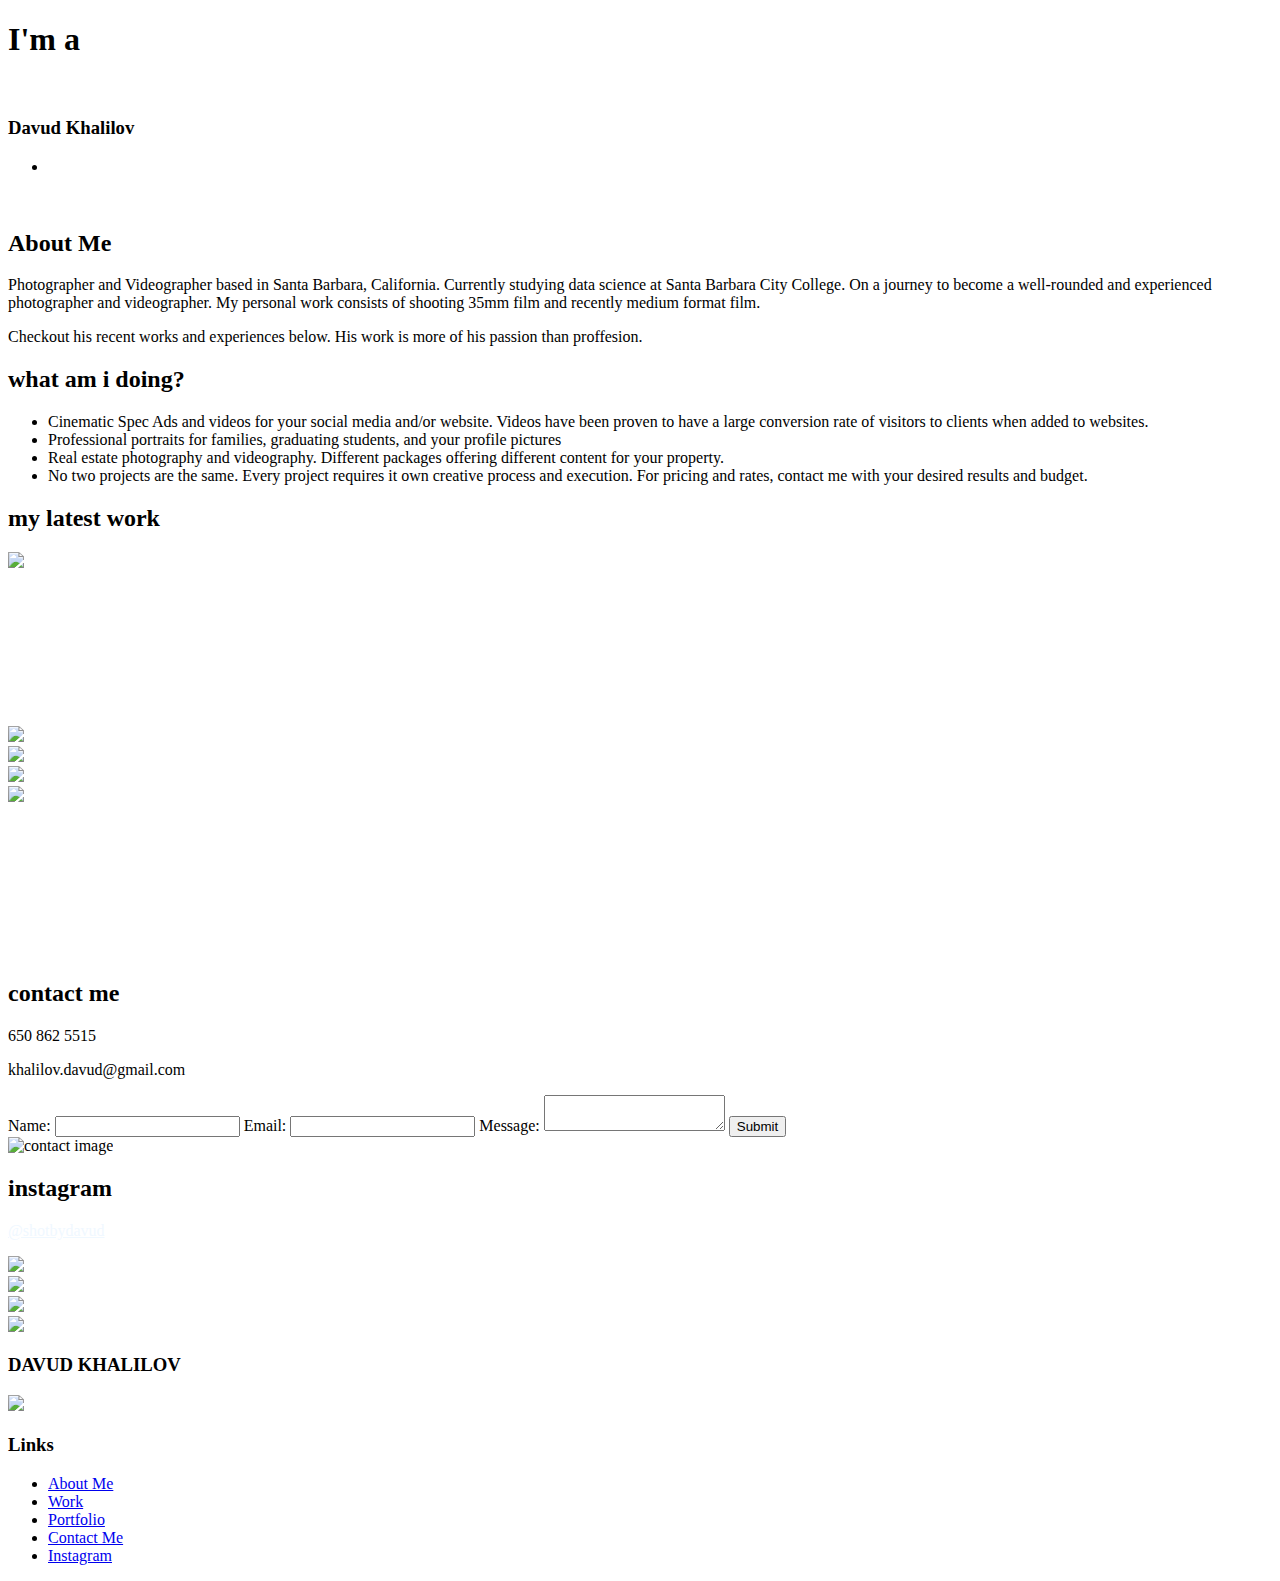
==== index.html @ 4f67be03 "video2" ====
<!DOCTYPE html>
<html lang="en">
<head>
    <meta charset="UTF-8">
    <meta http-equiv="X-UA-Compatible" content="IE=edge">
    <meta name="viewport" content="width=device-width, initial-scale=1.0">
    <title>I'm a Photographer</title>
    <!-- font awesome -->
    <link rel="stylesheet" href="https://cdnjs.cloudflare.com/ajax/libs/font-awesome/6.0.0-beta2/css/all.min.css" integrity="sha512-YWzhKL2whUzgiheMoBFwW8CKV4qpHQAEuvilg9FAn5VJUDwKZZxkJNuGM4XkWuk94WCrrwslk8yWNGmY1EduTA==" crossorigin="anonymous" referrerpolicy="no-referrer" />
    <link rel = "stylesheet" href = "style.css">
</head>
<body>
    
    <!-- header -->
    <header id = "header" class = "vh-100 flex">
        <div class = "container">
            <div class = "header-content">
                <h1>I'm a<br>
                    <span class = "typewrite" data-loop = "yes" data-speed = "100" data-delay = "2000" data-words = '["photographer", "videographer", "video editor"]'></span></br>
                </h1>
                <h3>Davud Khalilov</h3>

                <ul class = "social-links">
                    <li>
                        <a href = "https://www.instagram.com/shotbydavud/" class = "flex">
                            <i class = "fab fa-instagram"></i>
                        </a>
                    </li>
                </ul>
            </div>
        </div>
    </header>
    <main>
        <!-- about section -->
        <section id = "about" class = "about py-7">
            <div class = "container">
                <div class = "about-content grid">
                    <div class = "about-left">
                        <img src = "images/about1.jpg" alt = "">
                    </div>
                    <div class = "about-right">
                        <div class = "title">
                            <h2>About Me</h2>
                        </div>
                        <p class = "lead">Photographer and Videographer based in Santa Barbara, California. Currently studying data science at Santa Barbara City College. On a journey to become a well-rounded and experienced photographer and videographer. My personal work consists of shooting 35mm film and recently medium format film. </p>
                        <p class = "lead">Checkout his recent works and experiences below. His work is more of his passion than proffesion.</p>
                        <a href = "#work" class = "btn-down">
                            <i class = "fas fa-chevron-down"></i>
                        </a>
                    </div>
                </div>
            </div>
        </section>
        <!-- end of about section -->

        <!-- work section -->
        <section id = "work" class = "vh-100 flex py-7">
            <div class = "container">
                <div class = "work-content">
                    <div class = "title">
                        <h2>what am i doing?</h2>
                    </div>
                    <ul class = "work-top grid">
                        <li class = "lead"> Cinematic Spec Ads and videos for your social media and/or website. Videos have been proven to have a large conversion rate of visitors to clients when added to websites.</li>
                        <li class = "lead"> Professional portraits for families, graduating students, and your profile pictures</li>
                        <li class = "lead"> Real estate photography and videography. Different packages offering different content for your property.</li>
                        <li class = "lead"> No two projects are the same. Every project requires it own creative process and execution. For pricing and rates, contact me with your desired results and budget.</li>
                    </ul>
                    <a href = "#portfolio" class = "btn-down btn-down-white">
                        <i class = "fas fa-chevron-down"></i>
                    </a>
                </div>
            </div>
        </section>
        <!-- end of work section -->

        <!-- portfolio section -->
        <section id = "portfolio" class = "vh-100 py-7">
            <div class = "container">
                <div class = "portfolio-content">
                    <div class = "title">
                        <h2>my latest work</h2>
                        <a href = "#contact" class = "btn-down">
                            <i class = "fas fa-chevron-down"></i>
                        </a>
                    </div>

                    <div class = "portfolio-grid grid">
                        <div><img src = "images/waves.jpg"></div>
                        <div>
                            <!-- <video controls autoplay muted loop>
                                <source src="videos/mooseCoachEdit.mp4">
                             </video> -->
                             <iframe src="https://www.youtube.com/embed/hMw9BMOcsX4?vq=hd1080&autoplay=1&mute=1&loop=1&rel=0&playlist=hMw9BMOcsX4" frameborder="0" allowfullscreen></iframe>
                        </div>
                        <div><img src = "images/redcar.jpg"></div>
                        <div><img src = "images/portrait1.jpg"></div>
                        <div><img src = "images/surf.jpg"></div>
                        <div><img src = "images/kieran.jpg"></div>
                        <div>
                            <!-- <video controls autoplay muted loop>
                                <source src="videos/dtd.mp4">
                             </video> -->
                             <iframe aria-hidden="true" 
                                src="https://www.youtube.com/embed/tXm96VD898s?vq=hd1080&version=3&autoplay=1&mute=1&loop=1&rel=0&fs=0&showinfo=0&modestbranding=0"
                                frameborder="0"
                                allowfullscreen>
                            </iframe>
                        </div>
                    </div>
                </div>
            </div>
        </section>
        <!-- end of portfolio section -->

        <!-- contact section -->
        <section id = "contact" class = "py-7">
            <div class = "container">
                <div class = "contact-content flex">
                    <div class = "contact-left">
                        <div class="title">
                            <h2>contact me</h2>
                        </div>
                        <p class = "lead"><i class = "fas fa-phone-alt"></i> 650 862 5515</p>
                        <p class = "lead"><i class = "fas fa-envelope"></i> khalilov.davud@gmail.com</p>
                        <form action="https://formsubmit.co/https://formsubmit.co/khalilov.davud@gmail.com" method="POST">
                            <label for="name">Name:</label>
                            <input type="text" class = "form-control" id="name" name="name" required>
                            <label for="email">Email:</label>
                            <input type="email" class = "form-control" id="email" name="email" required>
                            <label for="message">Message:</label>
                            <textarea id="message" class = "form-control" name="message" required></textarea>
                            <input type="submit" class = "btn-submit btn" value = "Submit">
                        </form>
                        <div id="thank-you" style="display: none;">
                            <h3>Thank you for your submission!</h3>
                            <!-- Add any additional content or instructions here -->
                        </div>
                    </div>
                    <script>
                        // Add an event listener to the form submission
                        document.querySelector('form').addEventListener('submit', function(event) {
                            event.preventDefault(); // Prevent the default form submission behavior
                
                            // Hide the form
                            document.querySelector('form').style.display = 'none';
                
                            // Show the thank you message
                            document.getElementById('thank-you').style.display = 'block';
                        });
                    </script>

                    <div class = "contact-right">
                        <img src = "images/about.jpg" alt = "contact image">
                    </div>
                </div>
            </div>
        </section>
        <!-- end of contact section -->

        <!-- instagram section -->
        <section id = "insta" class = "py-7">
            <div class = "container">
                <div class = "insta-content">
                    <div class = "title">
                        <h2>instagram</h2>
                        <p ><a style="color: aliceblue;" href = "https://www.instagram.com/shotbydavud/">@shotbydavud</a></p>
                        <a href = "#footer" class = "btn-down btn-down-white">
                            <i class = "fas fa-chevron-down"></i>
                        </a>
                    </div>
                    <div class = "insta-grid grid">
                        <div><img src = "images/mission.jpg"></div>
                        <div><img src = "images/van.jpg"></div>
                        <div><img src = "images/tanner.jpg"></div>
                        <div><img src = "images/fer.jpg"></div>
                    </div>
                </div>
            </div>
        </section>
        <!-- end of instagram section -->
    </main>
    <!-- footer -->
    <footer id = "footer" class = "py-7">
        <div class = "container">
            <div class = "footer-content">
                <div>
                    <h3>DAVUD KHALILOV</h3>
                    <div><img src = "images/about1.jpg"></div>
                </div>

                <div>
                    <h3>Links</h3>
                    <ul class = "flex">
                        <li><a href = "#about">About Me</a></li>
                        <li><a href = "#work">Work</a></li>
                        <li><a href = "#portfolio">Portfolio</a></li>
                        <li><a href = "#contact">Contact Me</a></li>
                        <li><a href = "https://www.instagram.com/shotbydavud/">Instagram</a></li>
                    </ul>
                </div>
            </div>
        </div>
    </footer>
    <!-- end of footer -->


    <!-- typewriting js -->
    <script src = "typewriting-master/typewriting.js"></script>
</body>
</html>
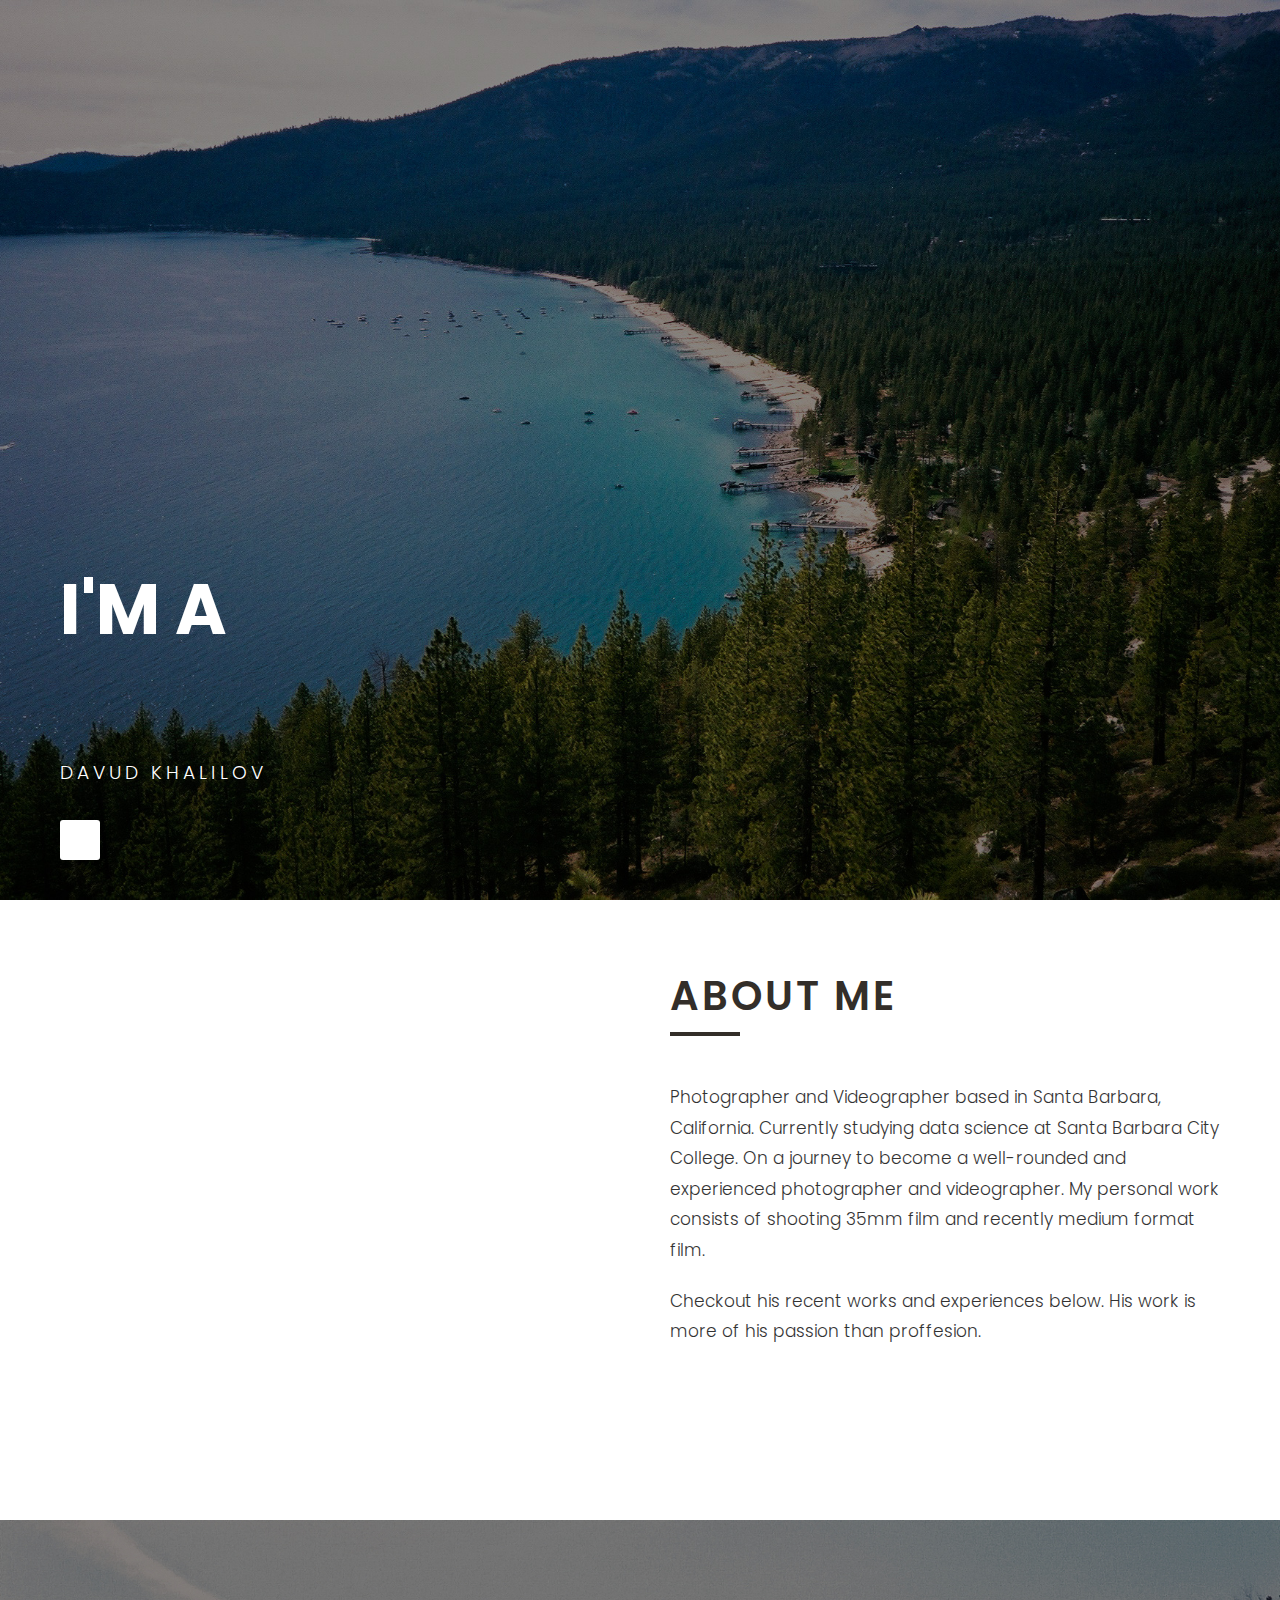
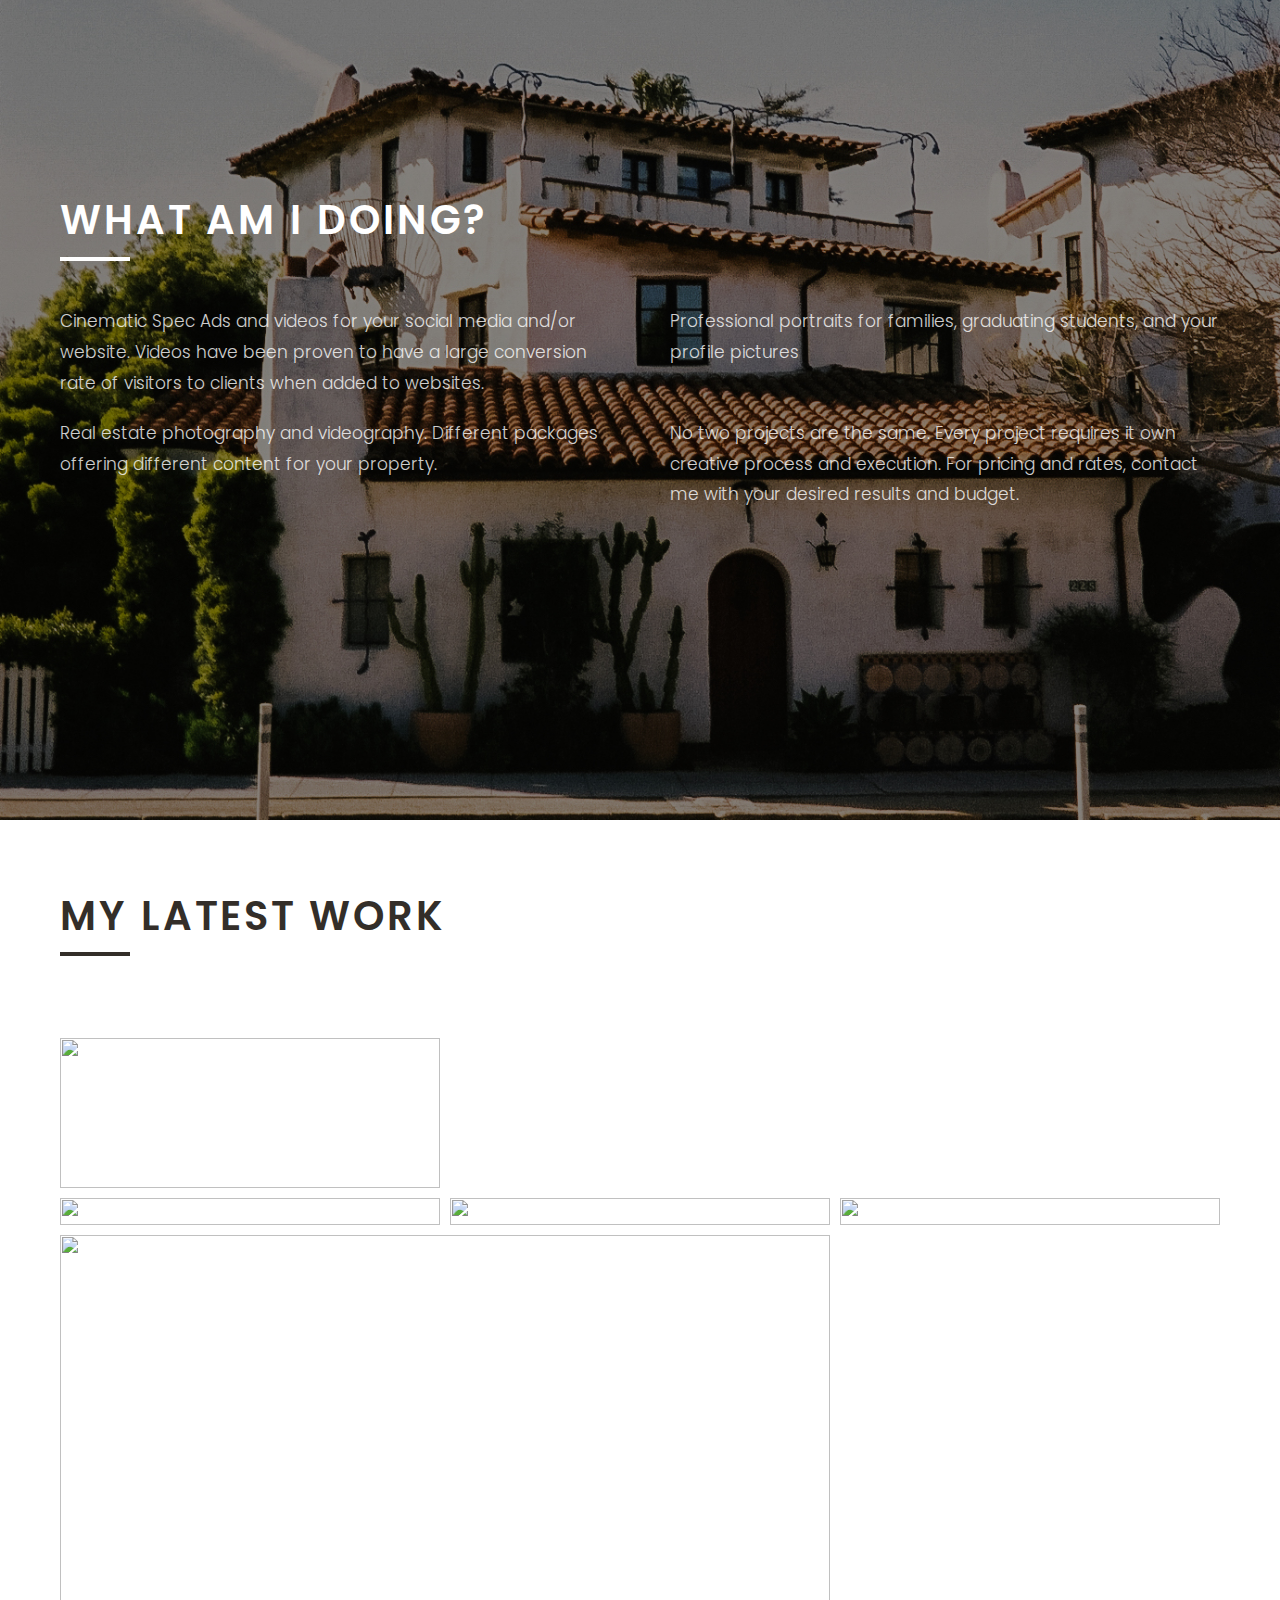
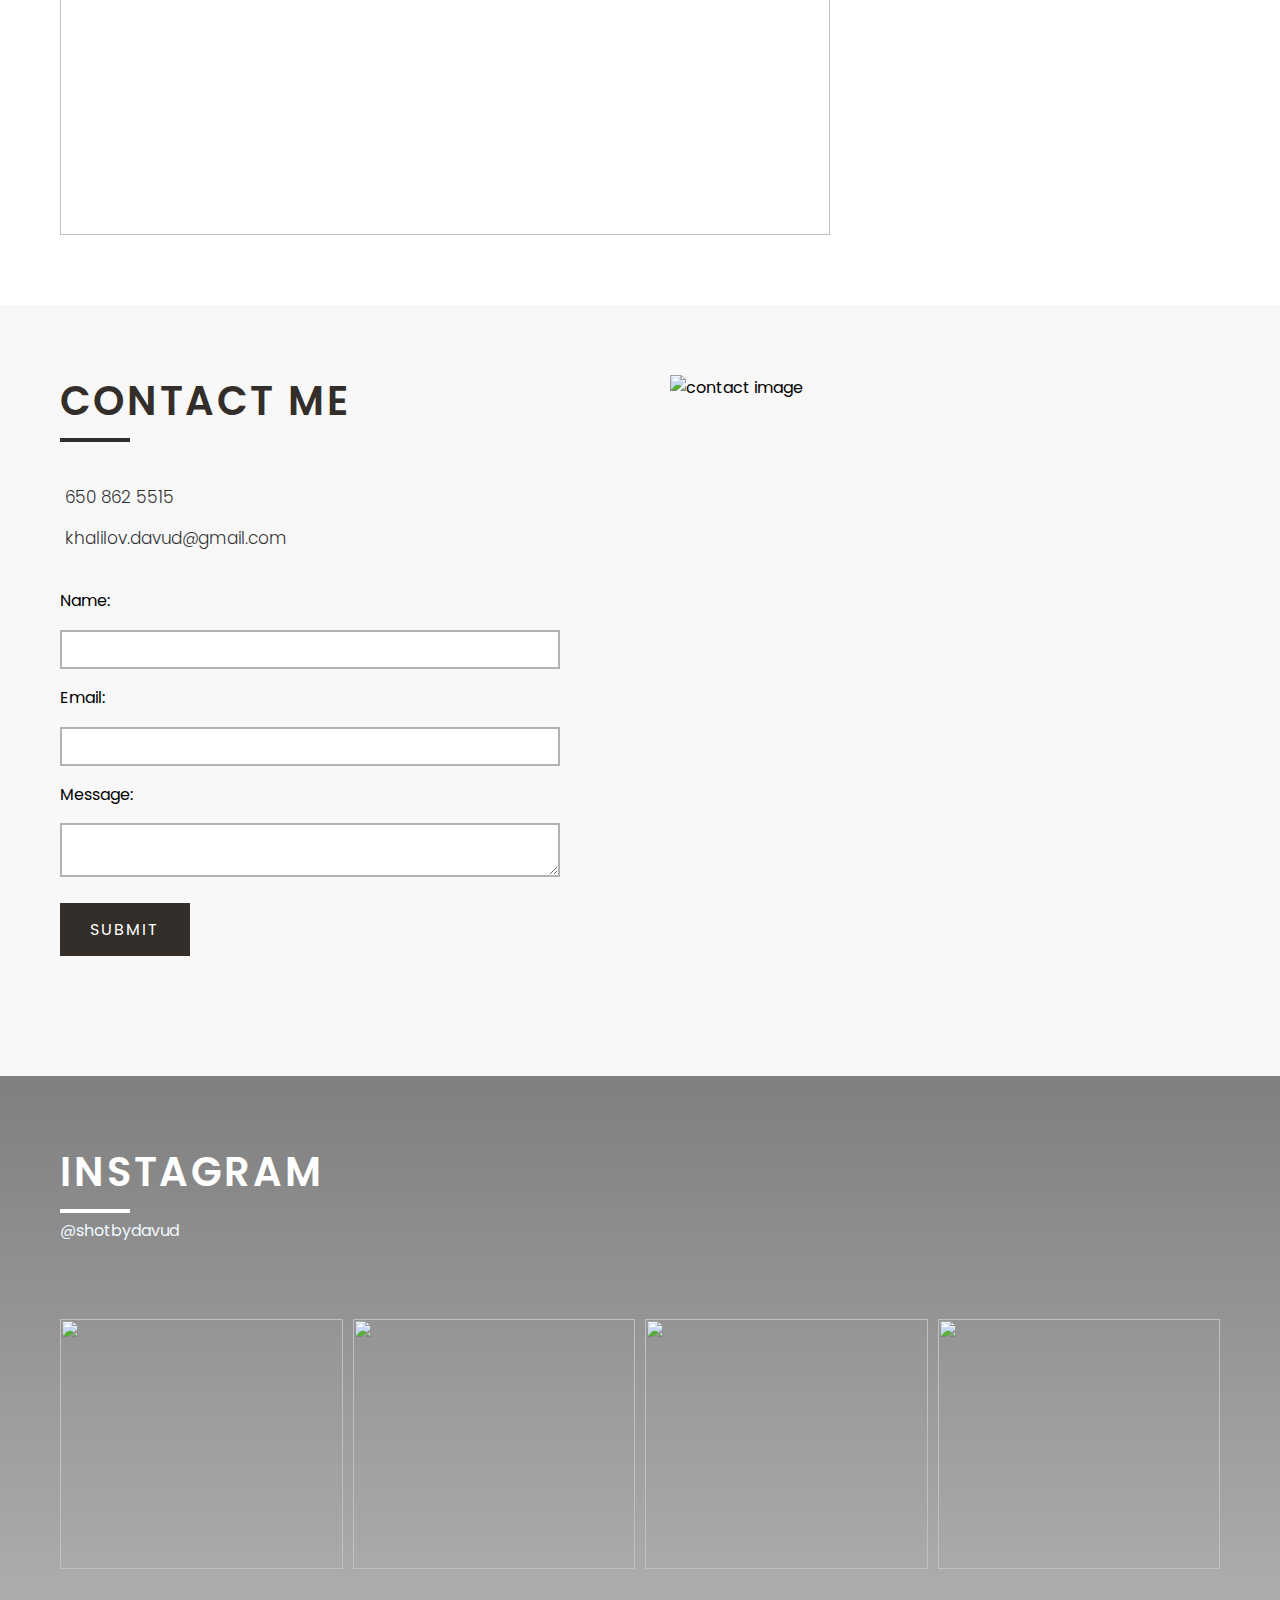
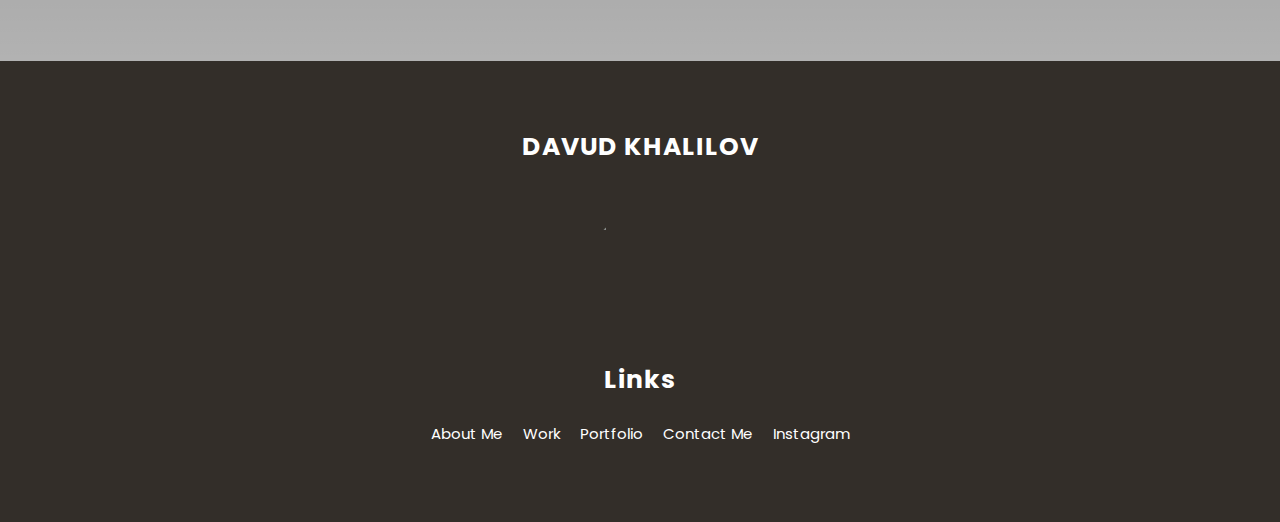
==== commit 1eefb275: "contact test" ====
--- a/index.html
+++ b/index.html
@@ -4,7 +4,7 @@
     <meta charset="UTF-8">
     <meta http-equiv="X-UA-Compatible" content="IE=edge">
     <meta name="viewport" content="width=device-width, initial-scale=1.0">
-    <title>I'm a Photographer</title>
+    <title>Davud Khalilov</title>
     <!-- font awesome -->
     <link rel="stylesheet" href="https://cdnjs.cloudflare.com/ajax/libs/font-awesome/6.0.0-beta2/css/all.min.css" integrity="sha512-YWzhKL2whUzgiheMoBFwW8CKV4qpHQAEuvilg9FAn5VJUDwKZZxkJNuGM4XkWuk94WCrrwslk8yWNGmY1EduTA==" crossorigin="anonymous" referrerpolicy="no-referrer" />
     <link rel = "stylesheet" href = "style.css">
@@ -87,22 +87,16 @@
 
                     <div class = "portfolio-grid grid">
                         <div><img src = "images/waves.jpg"></div>
-                        <div>
-                            <!-- <video controls autoplay muted loop>
-                                <source src="videos/mooseCoachEdit.mp4">
-                             </video> -->
-                             <iframe src="https://www.youtube.com/embed/hMw9BMOcsX4?vq=hd1080&autoplay=1&mute=1&loop=1&rel=0&playlist=hMw9BMOcsX4" frameborder="0" allowfullscreen></iframe>
+                        <div class = "video1">
+                             <iframe src="https://www.youtube.com/embed/hMw9BMOcsX4?vq=hd1080&autoplay=1&modestbranding=1&controls=1&mute=1&loop=1&rel=0&showinfo=0&playlist=hMw9BMOcsX4" width = "100%" height="100%" frameborder="0" allowfullscreen></iframe>
                         </div>
                         <div><img src = "images/redcar.jpg"></div>
                         <div><img src = "images/portrait1.jpg"></div>
                         <div><img src = "images/surf.jpg"></div>
                         <div><img src = "images/kieran.jpg"></div>
-                        <div>
-                            <!-- <video controls autoplay muted loop>
-                                <source src="videos/dtd.mp4">
-                             </video> -->
-                             <iframe aria-hidden="true" 
-                                src="https://www.youtube.com/embed/tXm96VD898s?vq=hd1080&version=3&autoplay=1&mute=1&loop=1&rel=0&fs=0&showinfo=0&modestbranding=0"
+                        <div class = "video2">
+                             <iframe aria-hidden="true" width = "100%" height="100%" 
+                                src="https://www.youtube.com/embed/muY3jkd4PpA?vq=hd1080&version=3&autoplay=1&mute=1&loop=1&rel=0&fs=0&showinfo=0&modestbranding=0"
                                 frameborder="0"
                                 allowfullscreen>
                             </iframe>
@@ -123,7 +117,7 @@
                         </div>
                         <p class = "lead"><i class = "fas fa-phone-alt"></i> 650 862 5515</p>
                         <p class = "lead"><i class = "fas fa-envelope"></i> khalilov.davud@gmail.com</p>
-                        <form action="https://formsubmit.co/https://formsubmit.co/khalilov.davud@gmail.com" method="POST">
+                        <form action="https://formsubmit.co/khalilov.davud@gmail.com" method="POST">
                             <label for="name">Name:</label>
                             <input type="text" class = "form-control" id="name" name="name" required>
                             <label for="email">Email:</label>
@@ -137,7 +131,7 @@
                             <!-- Add any additional content or instructions here -->
                         </div>
                     </div>
-                    <script>
+                    <!-- <script>
                         // Add an event listener to the form submission
                         document.querySelector('form').addEventListener('submit', function(event) {
                             event.preventDefault(); // Prevent the default form submission behavior
@@ -148,7 +142,7 @@
                             // Show the thank you message
                             document.getElementById('thank-you').style.display = 'block';
                         });
-                    </script>
+                    </script> -->
 
                     <div class = "contact-right">
                         <img src = "images/about.jpg" alt = "contact image">
--- a/style.css
+++ b/style.css
@@ -0,0 +1,445 @@
+@import url('https://fonts.googleapis.com/css2?family=Poppins:wght@300;400;500;600;700&display=swap');
+
+:root{
+    --transition: all 300ms ease-in-out;
+    --dark-color: #332e29;
+    --light-color: #fff;
+}
+
+*{
+    box-sizing: border-box;
+    padding: 0;
+    margin: 0;
+    outline: 0;
+}
+html{
+    font-size: 10px;
+    scroll-behavior: smooth;
+}
+body{
+    font-size: 1.6rem;
+    font-family: 'Poppins', sans-serif;
+    line-height: 1.6;
+}
+
+button, .btn{
+    cursor: pointer;
+    border: none;
+    background: transparent;
+}
+ul{
+    list-style-type: none;
+}
+a{
+    text-decoration: none;
+    color: var(--dark-color);
+}
+img{
+    width: 100%;
+    display: block;
+}
+video{
+    width: 100%;
+    display: block;
+}
+iframe{
+    width: 100%;
+    display: block;
+}
+.container{
+    max-width: 1200px;
+    margin: 0 auto;
+    padding: 0 2rem;
+}
+.vh-100{
+    min-height: 100vh;
+}
+h1, h2, h3{
+    margin-top: 0;
+    line-height: 1.3;
+    margin-bottom: 2rem;
+    color: var(--dark-color);
+}
+.flex{
+    display: flex;
+    align-items: center;
+    justify-content: center;
+}
+.py-7{
+    padding: 7rem 0;
+}
+.grid{
+    display: grid;
+    grid-template-columns: repeat(1, 1fr);
+    gap: 1rem;
+}
+.lead{
+    opacity: 0.8;
+    padding: 1rem 0;
+    font-size: 1.7rem;
+    font-weight: 300;
+    line-height: 1.8;
+}
+
+/* header */
+#header{
+    background-image: url('images/lake2.jpg');
+    background-position: center;
+    background-size: cover;
+    margin-left: 0;
+    justify-content: flex-start;
+    align-items: flex-end;
+}
+#header .container{
+    width: 100%;
+}
+.header-content{
+    padding-bottom: 4rem;
+}
+.header-content h1{
+    font-size: 4.5rem;
+    margin-bottom: 0;
+    text-transform: uppercase;
+    color: var(--light-color);
+}
+.header-content h3{
+    color: var(--light-color);
+    font-weight: 300;
+    letter-spacing: 4px;
+    text-transform: uppercase;
+    margin-top: 1.5rem;
+}
+.social-links{
+    display: flex;
+    margin-top: 3.5rem;
+}
+.social-links li a{
+    width: 40px;
+    height: 40px;
+    background-color: var(--light-color);
+    margin-right: 1rem;
+    border-radius: .3rem;
+    box-shadow: 0 0 6px 5px rgba(0, 0, 0, 0.2);
+    transition: var(--transition);
+}
+.social-links li a:hover{
+    opacity: 0.9;
+}
+
+/* about */
+.about-left{
+    margin-bottom: 4rem;
+    height: 480px;
+    overflow: hidden;
+}
+/* button down and title -reusable */
+.btn-down{
+    font-size: 3rem;
+    display: inline-block;
+    margin-top: 1rem;
+    transition: var(--transition);
+}
+.btn-down:hover{
+    opacity: 0.8;
+    transform: translateY(5px);
+}
+.btn-down-white{
+    color: var(--light-color);
+}
+.title{
+    margin-bottom: 5rem;
+}
+.title h2{
+    text-transform: uppercase;
+    letter-spacing: 3px;
+    font-weight: 600;
+    position: relative;
+}
+.title h2::after{
+    position: absolute;
+    content: "";
+    top: 120%;
+    left: 0;
+    width: 70px;
+    height: 4px;
+    background-color: var(--dark-color);
+}
+
+/* work */
+#work{
+    background-image: url('images/mission2.jpg') ;
+    background-position: center;
+    background-size: cover;
+    color: var(--light-color);
+}
+#work .title h2, #work h3{
+    color: var(--light-color);
+}
+#work .title h2::after{
+    background: var(--light-color);
+}
+.work-bottom{
+    margin-top: 4rem;
+    text-align: center;
+}
+.work-bottom > div .icon img{
+    width: 200px;
+    margin: 0 auto 1.7rem auto;
+}
+.work-bottom > div .icon video{
+    width: 200px;
+    margin: 0 auto 1.7rem auto;
+}
+/* portfolio */
+.portfolio-grid > div{
+    transition: var(--transition);
+}
+/* .portfolio-grid > div:hover{
+    transform: scale(0.9);
+} */
+
+/* contact */
+#contact{
+    background-color: rgb(248, 248, 248);
+}
+.contact-content{
+    flex-direction: column;
+    align-items: stretch;
+}
+.contact-left{
+    margin-bottom: 5rem;
+}
+.contact-left .lead{
+    padding: 0.5rem;
+}
+.contact-left form{
+    margin-top: 3rem;
+}
+.contact-left form .form-control{
+    display: block;
+    margin: 1.6rem 0;
+    border: 2px solid rgba(0, 0, 0, 0.3);
+    padding: 1rem;
+    width: 100%;
+}
+.contact-left form .form-control1{
+    display: block;
+    margin: 1.6rem 0;
+    border: 2px solid rgba(0, 0, 0, 0.3);
+    padding: 1rem;
+    width: 100%;
+}
+.contact-left form .form-control::placeholder{
+    font-size: 15px;
+    font-family: 'Poppins', sans-serif;
+}
+.contact-left form .form-control1::placeholder{
+    font-size: 15px;
+    font-family: 'Poppins', sans-serif;
+}
+.contact-left .btn-submit{
+    padding: 1.4rem 3rem;
+    font-family: 'Poppins', sans-serif;
+    background-color: var(--dark-color);
+    color: var(--light-color);
+    margin-top: 1rem;
+    text-transform: uppercase;
+    letter-spacing: 2px;
+    font-size: 1.6rem;
+    transition: var(--transition);
+}
+.contact-left .btn-submit:hover{
+    background-color: #000;
+}
+
+#insta{
+    background: linear-gradient(rgba(0, 0, 0, 0.5), rgba(0, 0, 0, 0.3)), url('images/boats.jpg') center/cover no-repeat fixed;
+    min-height: 65vh;
+}
+#insta .title h2{
+    color: var(--light-color);
+}
+#insta .title h2::after{
+    background-color: var(--light-color);
+}
+.insta-grid > div{
+    height: 400px;
+    overflow: hidden;
+    transition: var(--transition);
+}
+.insta-grid > div img{
+    height: 100%;
+    object-fit: cover;
+}
+.insta-grid > div:hover{
+    transform: scale(0.9);
+}
+
+/* footer */
+#footer{
+    background-color: var(--dark-color);
+    color: var(--light-color);
+}
+.footer-content{
+    text-align: center;
+}
+.footer-content h3{
+    color: var(--light-color);
+    font-size: 2.5rem;
+    letter-spacing: 1px;
+}
+.footer-content ul{
+    flex-direction: column;
+}
+.footer-content ul li a{
+    color: var(--light-color);
+    font-size: 1.5rem;
+    transition: var(--transition);
+}
+.footer-content ul li a:hover{
+    opacity: 0.7;
+}
+.footer-content ul li{
+    margin: .5rem 1rem;
+}
+.footer-content > div:first-child{
+    margin-bottom: 3rem;
+}
+.footer-content > div:first-child div{
+    width: 100px;
+    height: 100px;
+    overflow: hidden;
+    margin: 5rem auto;
+    border-radius: 50%;
+}
+
+/* Media Queries */
+@media (max-width: 700px) {
+    #header {
+        background-image: url('images/lake2.jpg');
+        background-position: center;
+        background-size: cover;
+    }
+    .header-content h1{
+        font-size: 40px;
+    }
+    #work{
+        background-image: url('images/mission2.jpg') ;
+        background-position: center;
+        background-size: cover;
+    }
+}
+
+@media(min-width: 300px){
+    .work-bottom{
+        grid-template-columns: repeat(2, 1fr);
+        column-gap: 3rem;
+        row-gap: 0;
+    }
+    .portfolio-grid > div img{
+        height: 100%;
+        object-fit: cover;
+    }
+    .portfolio-grid > div video{
+        height: 100%;
+        object-fit: cover;
+    }
+    .portfolio-grid > div iframe{
+        height: 600px;
+        object-fit: cover;
+    }
+}
+@media(min-width: 576px){
+    .title h2{
+        font-size: 4rem;
+    }
+    .work-bottom{
+        grid-template-columns: repeat(4, 1fr);
+    }
+    .portfolio-grid{
+        grid-template-columns: repeat(2, 1fr);
+    }
+    .portfolio-grid > div{
+        height: 100%;
+        overflow: hidden;
+    }
+    .portfolio-grid > div img{
+        height: 100%;
+        object-fit: cover;
+    }
+    .portfolio-grid > div video{
+        height: 100%;
+        object-fit: cover;
+    }
+    .portfolio-grid > .video1 iframe{
+        height: 100%;
+        object-fit: cover;
+    }
+    .portfolio-grid > .video2 iframe{
+        height: 600px;
+        object-fit: cover;
+    }
+    .contact-left form .form-control{
+        max-width: 500px;
+    }
+    .contact-left form .form-control1{
+        max-width: 500px;
+        height: 200px;
+    }
+    .footer-content ul{
+        flex-direction: row;
+    }
+
+}
+
+@media(min-width: 768px){
+    .header-content h1{
+        font-size: 7rem;
+    }
+    .about-content, .work-top{
+        grid-template-columns: repeat(2, 1fr);
+        column-gap: 6rem;
+        row-gap: 0;
+    }
+    .about-left{
+        margin-bottom: 0;
+    }
+    .contact-content{
+        flex-direction: row;
+    }
+    .contact-right{
+        padding-left: 3rem;
+        width: 50%;
+    }
+    .contact-left{
+        width: 50%;
+    }
+    .insta-grid{
+        grid-template-columns: repeat(2, 1fr);
+    }
+}
+
+@media(min-width: 992px){
+    .insta-grid{
+        grid-template-columns: repeat(4, 1fr);
+    }
+    .insta-grid > div{
+        height: 250px;
+    }
+}
+
+@media(min-width: 1200px){
+    .portfolio-grid{
+        grid-template-columns: repeat(3, 1fr);
+    }
+    .portfolio-grid > div:nth-child(2){
+        grid-column: 2 / 4;
+    }
+    .portfolio-grid > div:nth-child(6){
+        grid-column: 1 / 3;
+    }
+    .portfolio-grid > div iframe{
+        height: 100%;
+        object-fit: cover;
+    }
+}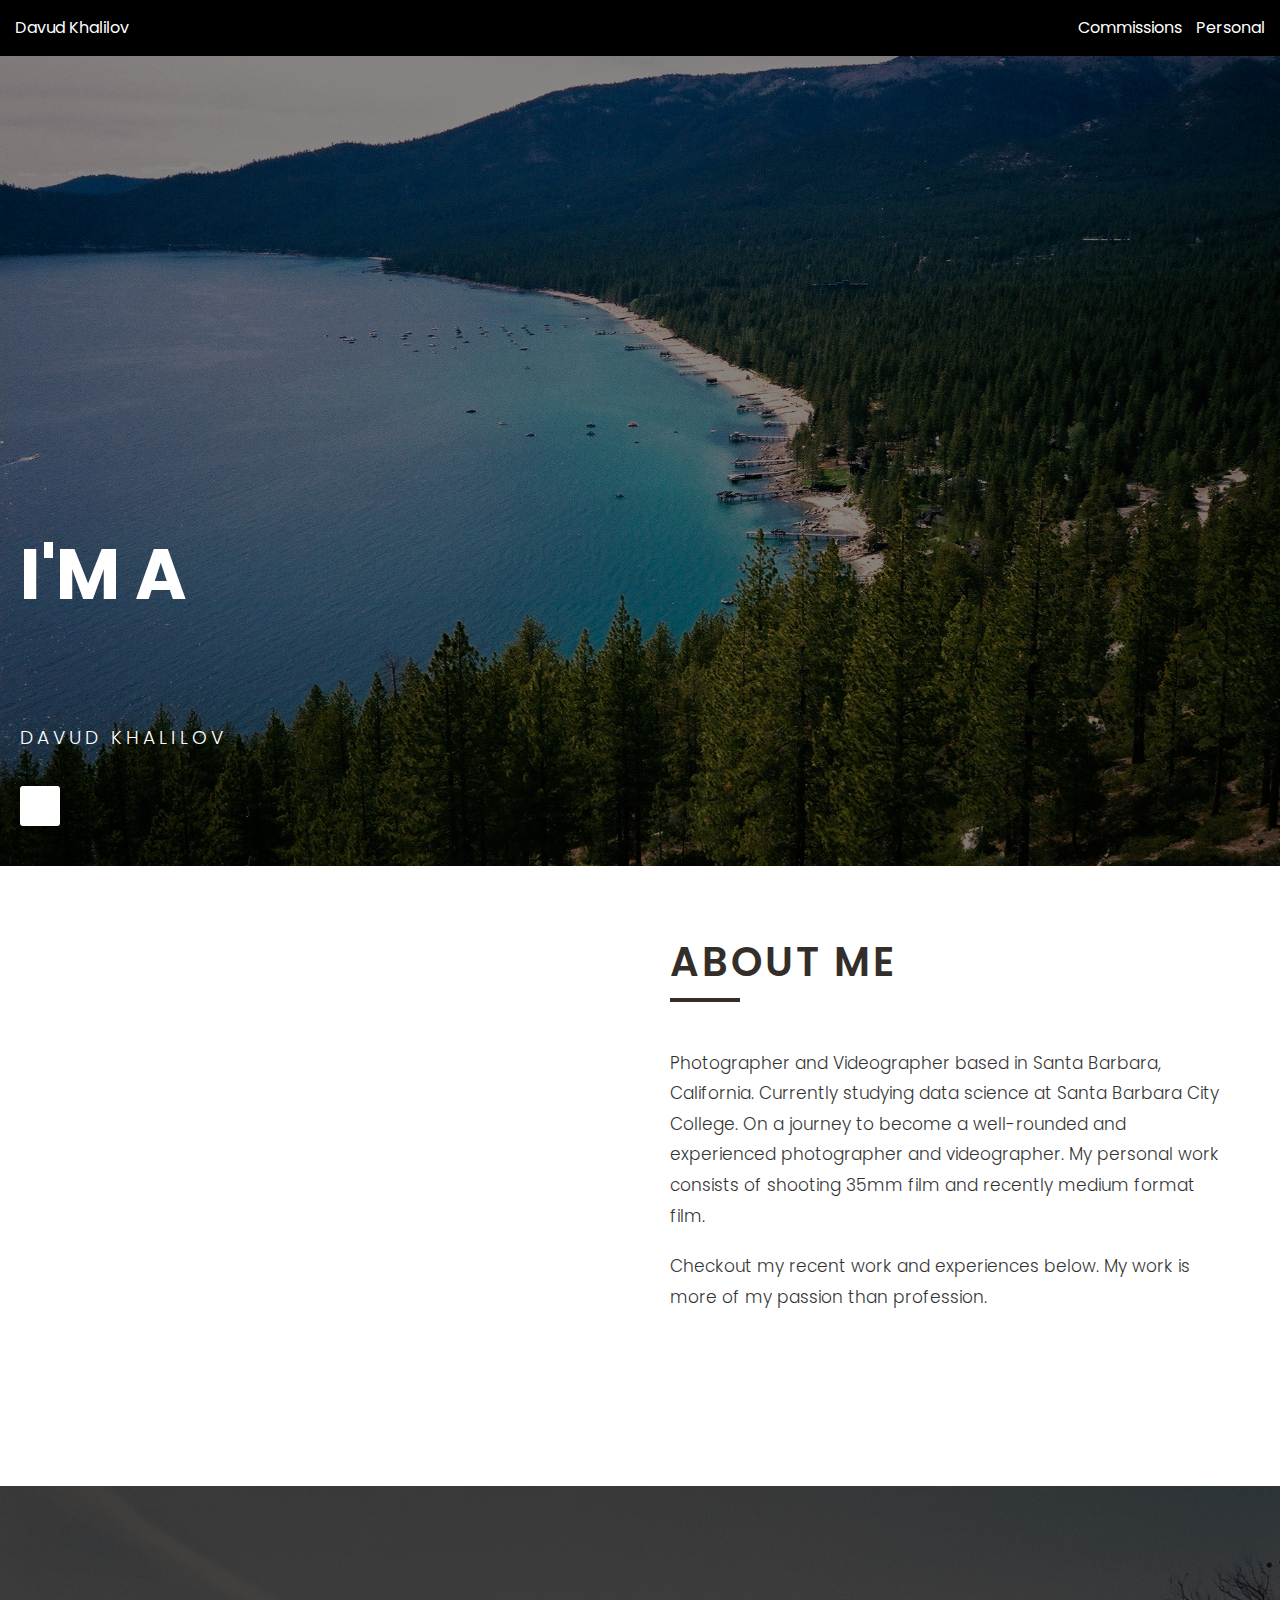
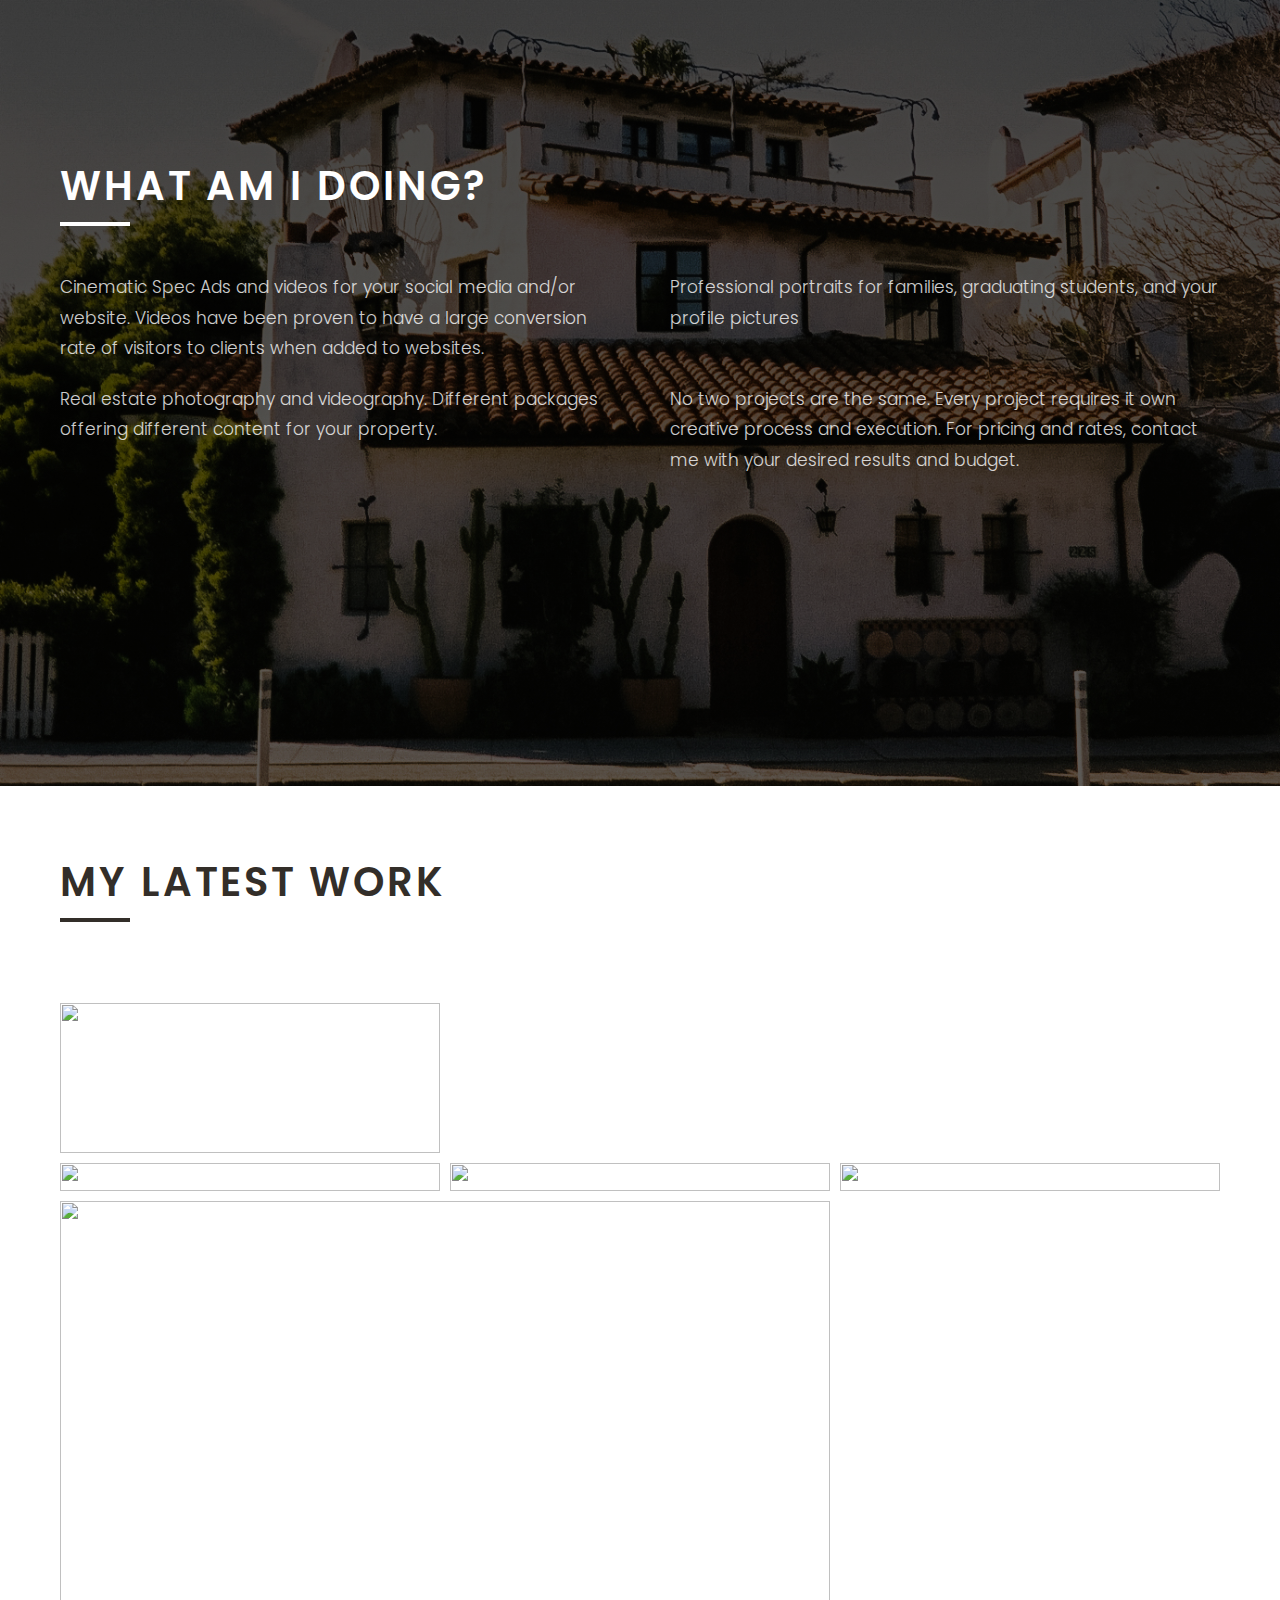
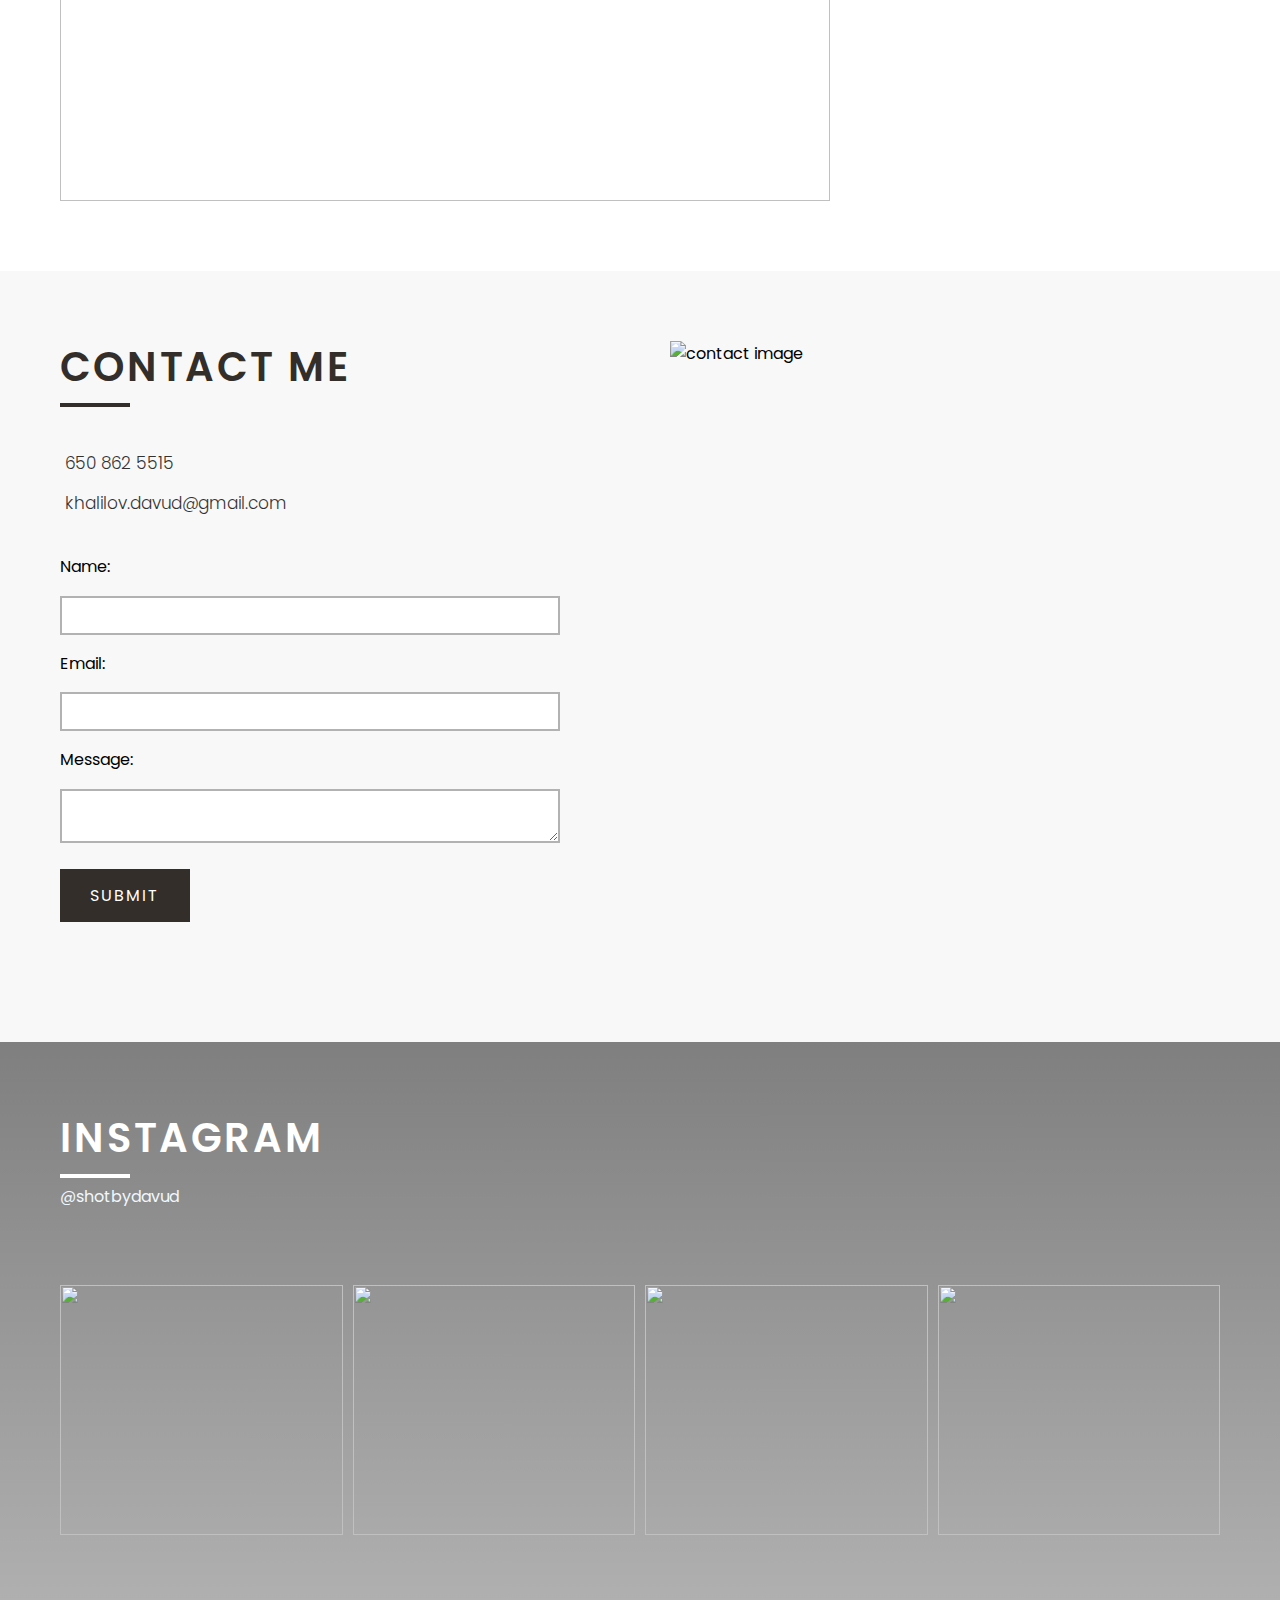
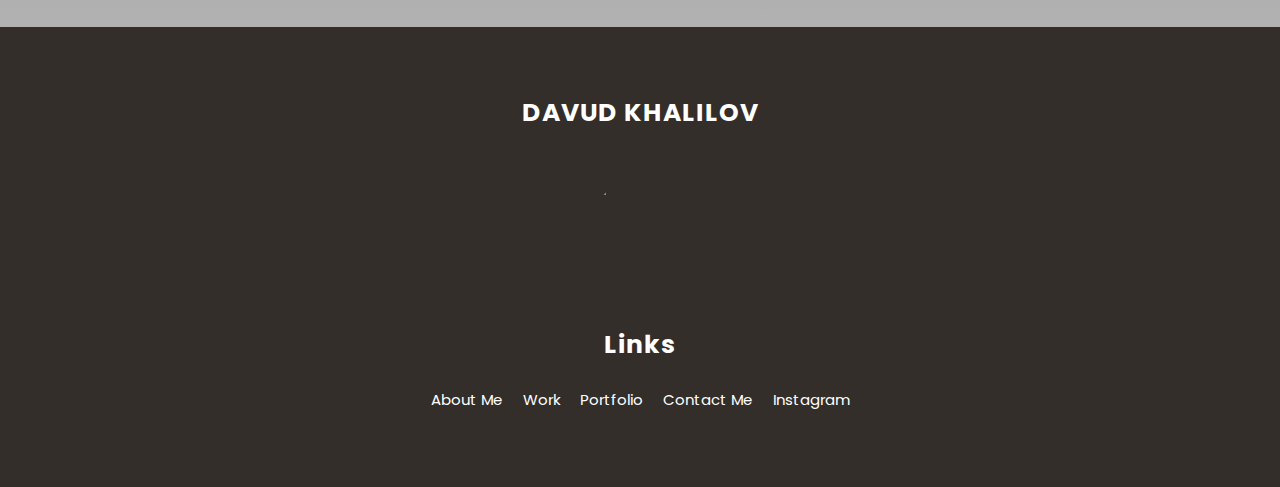
==== commit ee707fa2: "pw" ====
--- a/index.html
+++ b/index.html
@@ -8,18 +8,24 @@
     <!-- font awesome -->
     <link rel="stylesheet" href="https://cdnjs.cloudflare.com/ajax/libs/font-awesome/6.0.0-beta2/css/all.min.css" integrity="sha512-YWzhKL2whUzgiheMoBFwW8CKV4qpHQAEuvilg9FAn5VJUDwKZZxkJNuGM4XkWuk94WCrrwslk8yWNGmY1EduTA==" crossorigin="anonymous" referrerpolicy="no-referrer" />
     <link rel = "stylesheet" href = "style.css">
+    <link rel = "stylesheet" href = "menu.css">
 </head>
 <body>
-    
+    <div class="header-box">
+        <p class="header-text-left">Davud Khalilov</p>
+        <div>
+          <a href = "commissions.html" class="header-text-right">Commissions</a>
+          <a href = "personal.html" class="header-text-right">Personal</a>
+        </div>
+    </div>
     <!-- header -->
-    <header id = "header" class = "vh-100 flex">
-        <div class = "container">
+    <header id = "header" class = "vh-101 flex">
+        <div class = "container1">
             <div class = "header-content">
                 <h1>I'm a<br>
                     <span class = "typewrite" data-loop = "yes" data-speed = "100" data-delay = "2000" data-words = '["photographer", "videographer", "video editor"]'></span></br>
                 </h1>
                 <h3>Davud Khalilov</h3>
-
                 <ul class = "social-links">
                     <li>
                         <a href = "https://www.instagram.com/shotbydavud/" class = "flex">
@@ -43,7 +49,7 @@
                             <h2>About Me</h2>
                         </div>
                         <p class = "lead">Photographer and Videographer based in Santa Barbara, California. Currently studying data science at Santa Barbara City College. On a journey to become a well-rounded and experienced photographer and videographer. My personal work consists of shooting 35mm film and recently medium format film. </p>
-                        <p class = "lead">Checkout his recent works and experiences below. His work is more of his passion than proffesion.</p>
+                        <p class = "lead">Checkout my recent work and experiences below. My work is more of my passion than profession.</p>
                         <a href = "#work" class = "btn-down">
                             <i class = "fas fa-chevron-down"></i>
                         </a>
@@ -118,13 +124,15 @@
                         <p class = "lead"><i class = "fas fa-phone-alt"></i> 650 862 5515</p>
                         <p class = "lead"><i class = "fas fa-envelope"></i> khalilov.davud@gmail.com</p>
                         <form action="https://formsubmit.co/khalilov.davud@gmail.com" method="POST">
+                            <input type="hidden" name="_captcha" value="false">
                             <label for="name">Name:</label>
                             <input type="text" class = "form-control" id="name" name="name" required>
                             <label for="email">Email:</label>
                             <input type="email" class = "form-control" id="email" name="email" required>
                             <label for="message">Message:</label>
                             <textarea id="message" class = "form-control" name="message" required></textarea>
-                            <input type="submit" class = "btn-submit btn" value = "Submit">
+                            <input type="submit" class = "btn-submit btn" value = "submit">
+                            <input type="hidden" name="_next" value="https://davudkhalilov.com/index.html">
                         </form>
                         <div id="thank-you" style="display: none;">
                             <h3>Thank you for your submission!</h3>
--- a/style.css
+++ b/style.css
@@ -23,6 +23,8 @@
 }
 
 button, .btn{
+    font-size: 1.6rem;
+    font-family: 'Poppins', sans-serif;
     cursor: pointer;
     border: none;
     background: transparent;
@@ -51,9 +53,19 @@
     margin: 0 auto;
     padding: 0 2rem;
 }
+.container1{
+    max-width: 1200px;
+    margin: 0;
+    padding: 0 2rem;
+}
 .vh-100{
     min-height: 100vh;
 }
+
+.vh-101{
+    min-height: 90vh;
+}
+
 h1, h2, h3{
     margin-top: 0;
     line-height: 1.3;
@@ -167,16 +179,17 @@
 
 /* work */
 #work{
-    background-image: url('images/mission2.jpg') ;
+    background-image: linear-gradient(rgba(0, 0, 0, 0.5), rgba(0, 0, 0, 0.3)) ,url('images/mission2.jpg');
     background-position: center;
     background-size: cover;
-    color: var(--light-color);
-}
+    color: white;
+}
+
 #work .title h2, #work h3{
-    color: var(--light-color);
+    color: white
 }
 #work .title h2::after{
-    background: var(--light-color);
+    background: white;
 }
 .work-bottom{
     margin-top: 4rem;
@@ -190,6 +203,8 @@
     width: 200px;
     margin: 0 auto 1.7rem auto;
 }
+
+
 /* portfolio */
 .portfolio-grid > div{
     transition: var(--transition);
@@ -324,7 +339,7 @@
         font-size: 40px;
     }
     #work{
-        background-image: url('images/mission2.jpg') ;
+        background: linear-gradient(rgba(0, 0, 0, 0.9), rgba(0, 0, 0, 0.6)), url('images/boats.jpg') center/cover no-repeat fixed;
         background-position: center;
         background-size: cover;
     }
--- a/menu.css
+++ b/menu.css
@@ -0,0 +1,48 @@
+@import url('https://fonts.googleapis.com/css2?family=Poppins:wght@300;400;500;600;700&display=swap');
+
+/* Style for the header box */
+.header-box {
+    font-family: 'Poppins', sans-serif;
+    background-color: rgb(0, 0, 0);
+    width: 100%;
+    padding: 15px;
+    display: flex; /* Use flexbox to create a horizontal layout */
+    justify-content: space-between; /* Distribute items to both ends of the container */
+    align-items: center; /* Vertically center the items */
+    top: 0px;
+    position: sticky;
+    z-index: 9;
+}
+
+.header-text-left {
+    /* Style for "Davud Khalilov" on the left */
+    text-decoration: none;
+    margin-right: auto; /* Push it to the left by pushing everything else to the right */
+    color: #ffffff;
+}
+
+.header-text-left:hover {
+    text-decoration: underline; /* Underline the link on hover */
+}
+
+.header-text-right {
+    color: white;
+    text-decoration: none;
+    margin-left: 10px;
+}
+
+.header-text-right a {
+    text-decoration: none;
+    transition: text-decoration 0.2s;
+    color: #ffffff;
+}
+
+.header-text-right:hover {
+    text-decoration: underline; /* Underline the link on hover */
+}
+
+
+
+
+
+
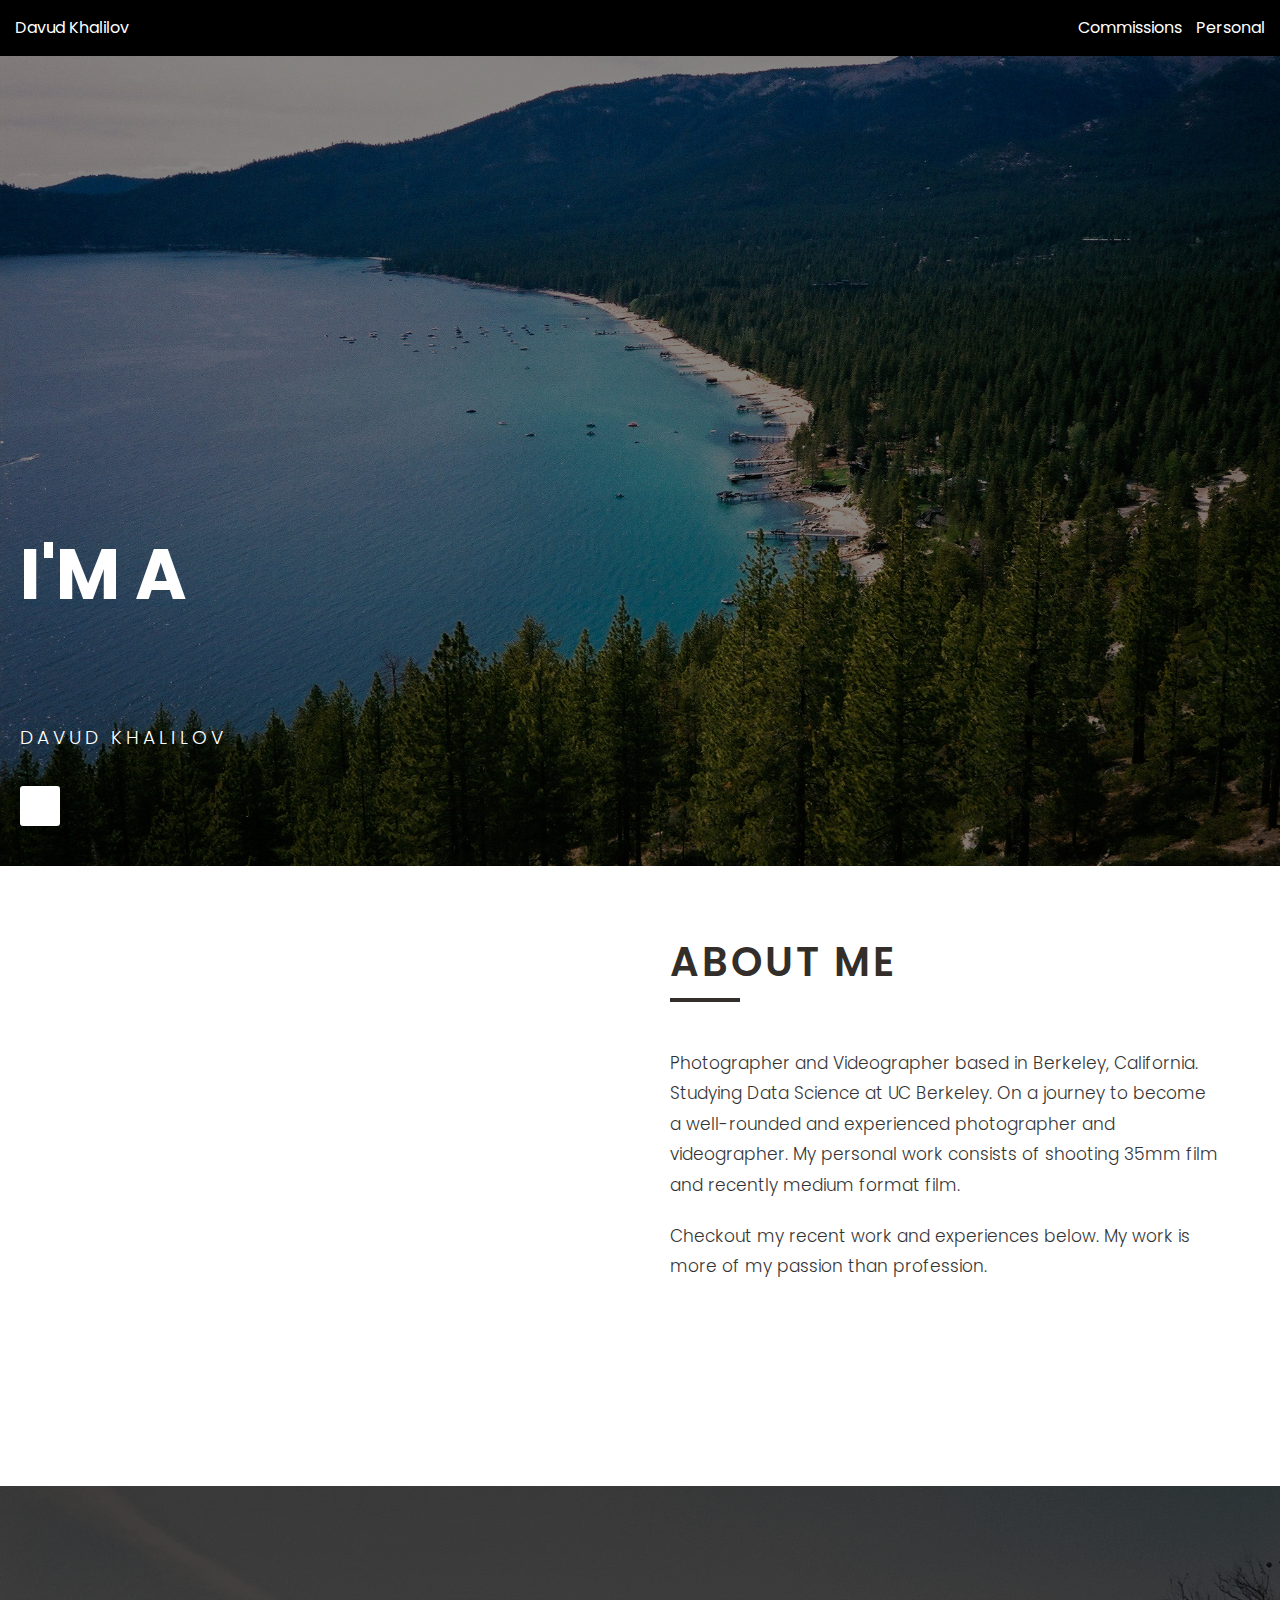
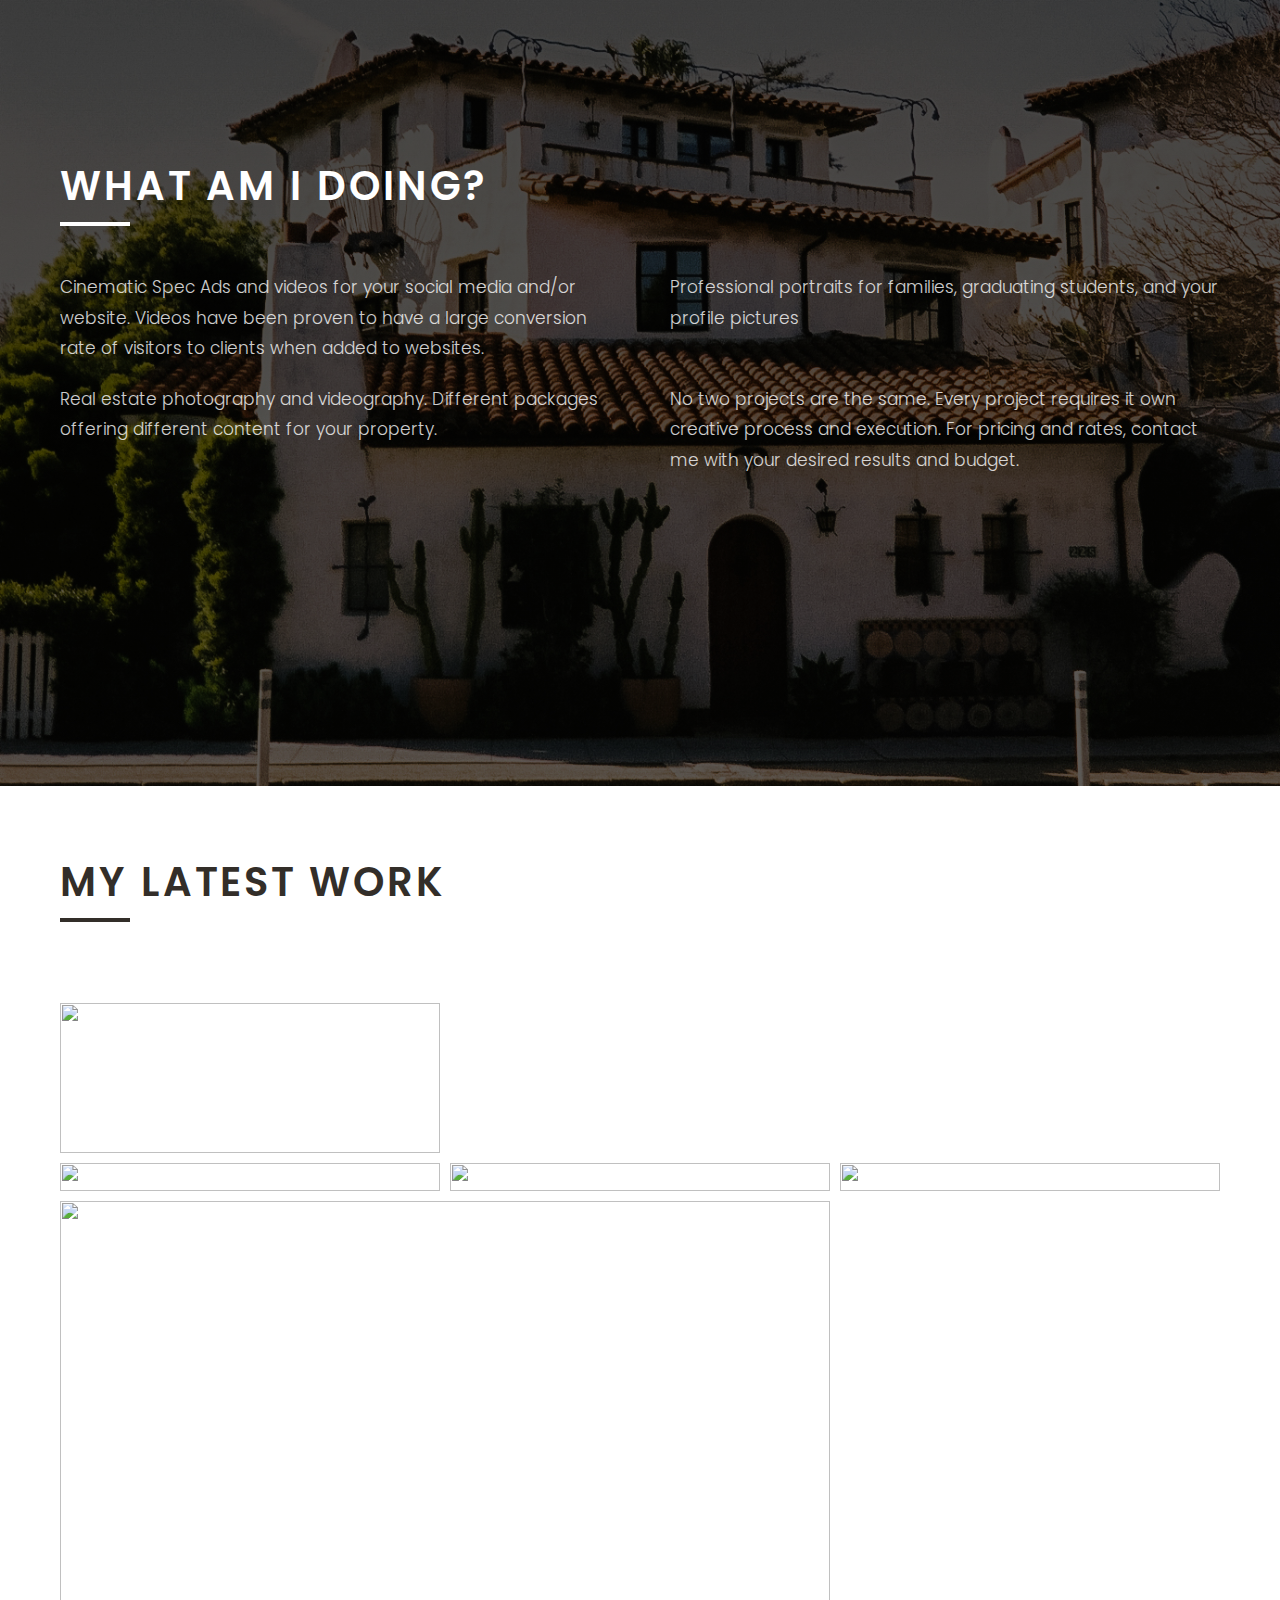
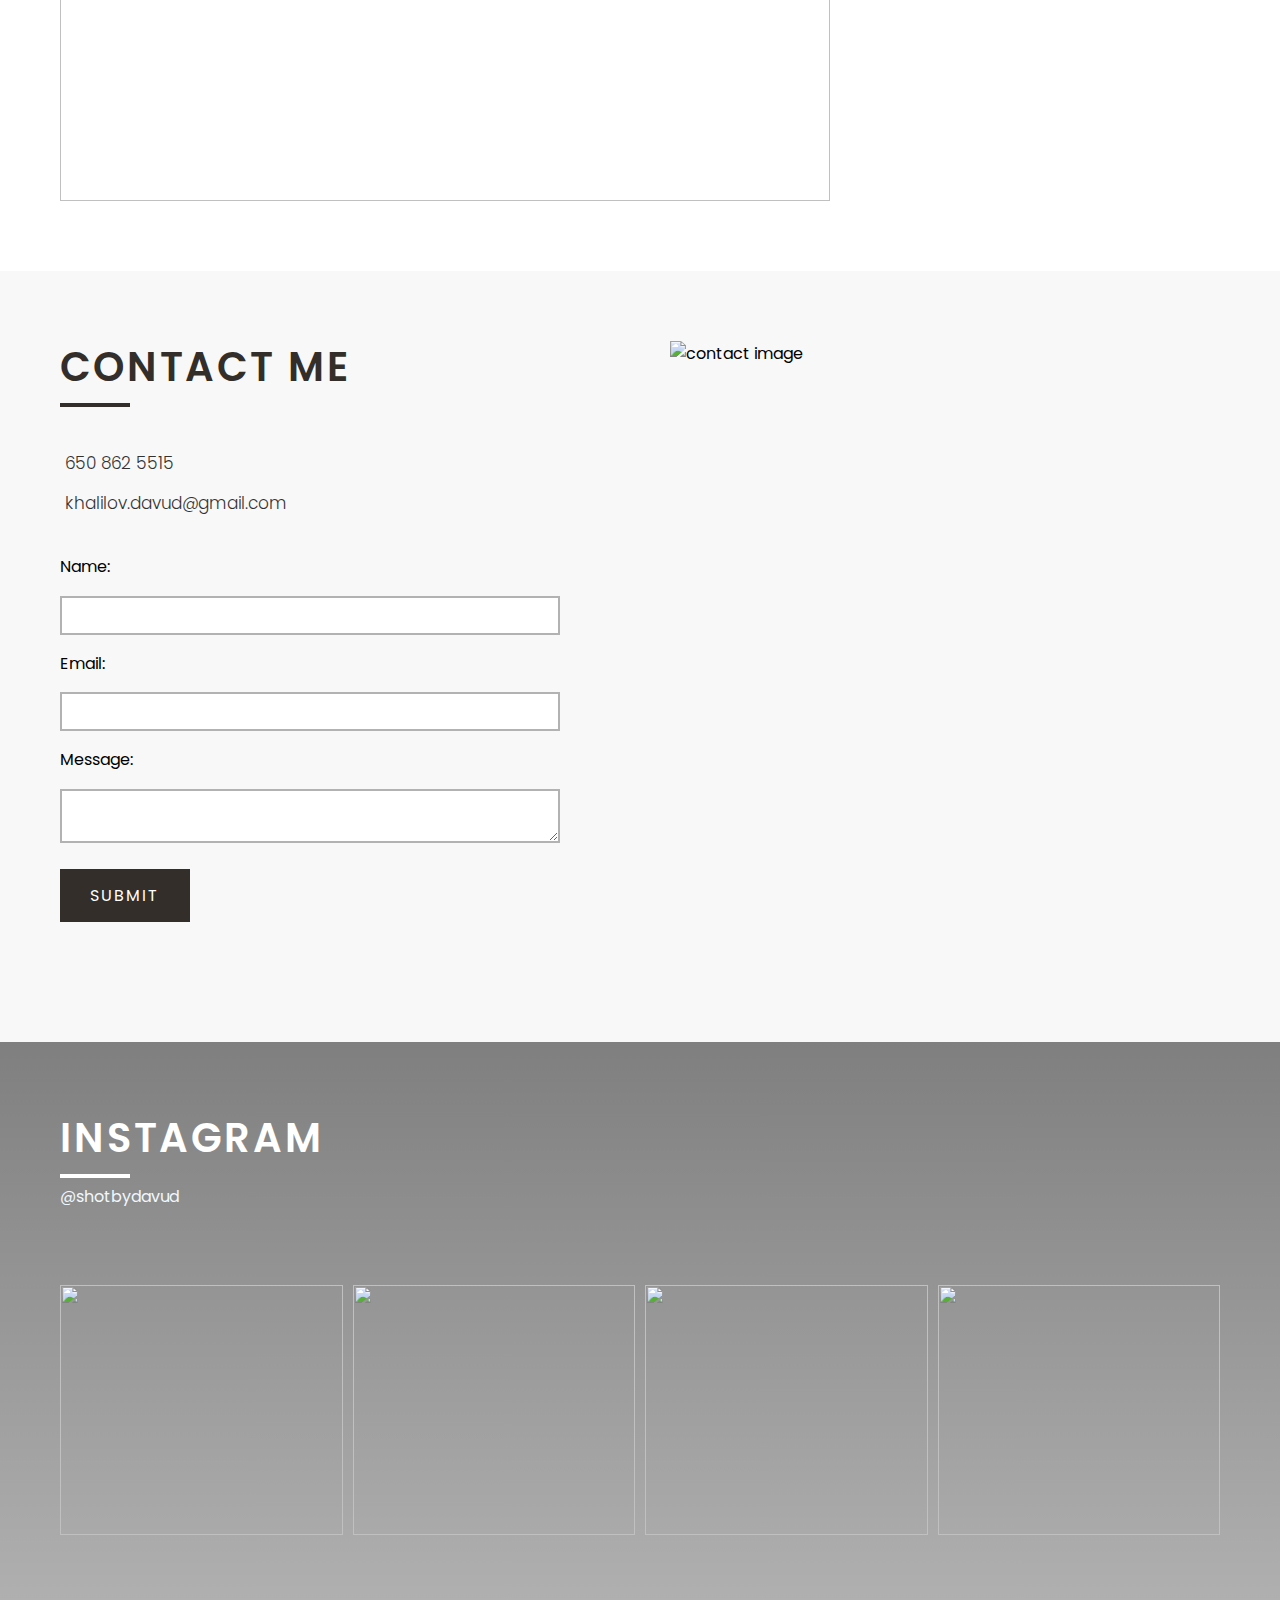
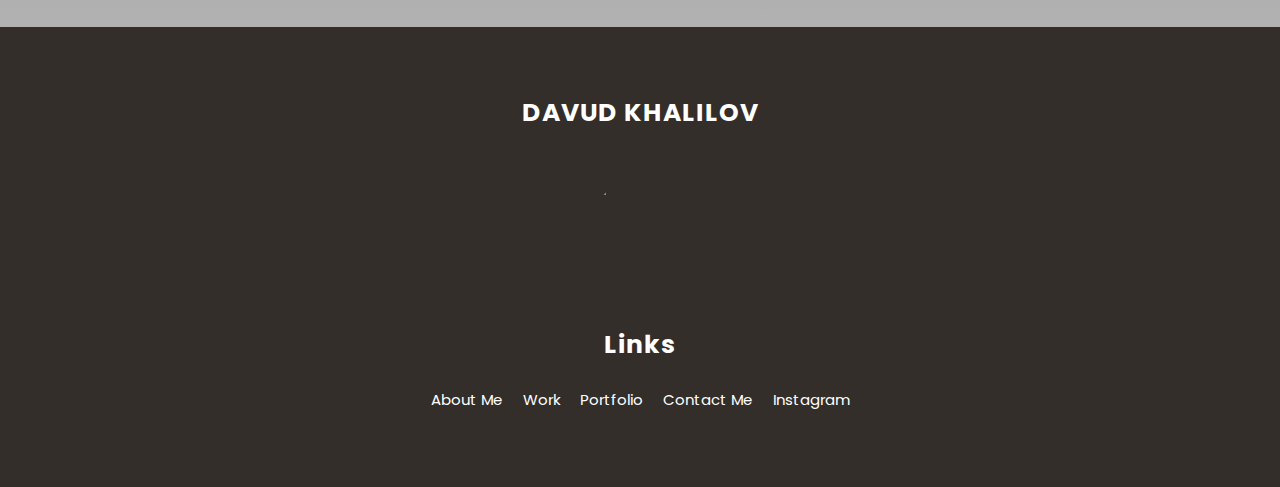
==== commit 58b5cdeb: "edit bio" ====
--- a/index.html
+++ b/index.html
@@ -48,7 +48,7 @@
                         <div class = "title">
                             <h2>About Me</h2>
                         </div>
-                        <p class = "lead">Photographer and Videographer based in Santa Barbara, California. Currently studying data science at Santa Barbara City College. On a journey to become a well-rounded and experienced photographer and videographer. My personal work consists of shooting 35mm film and recently medium format film. </p>
+                        <p class = "lead">Photographer and Videographer based in Berkeley, California. Studying Data Science at UC Berkeley. On a journey to become a well-rounded and experienced photographer and videographer. My personal work consists of shooting 35mm film and recently medium format film. </p>
                         <p class = "lead">Checkout my recent work and experiences below. My work is more of my passion than profession.</p>
                         <a href = "#work" class = "btn-down">
                             <i class = "fas fa-chevron-down"></i>
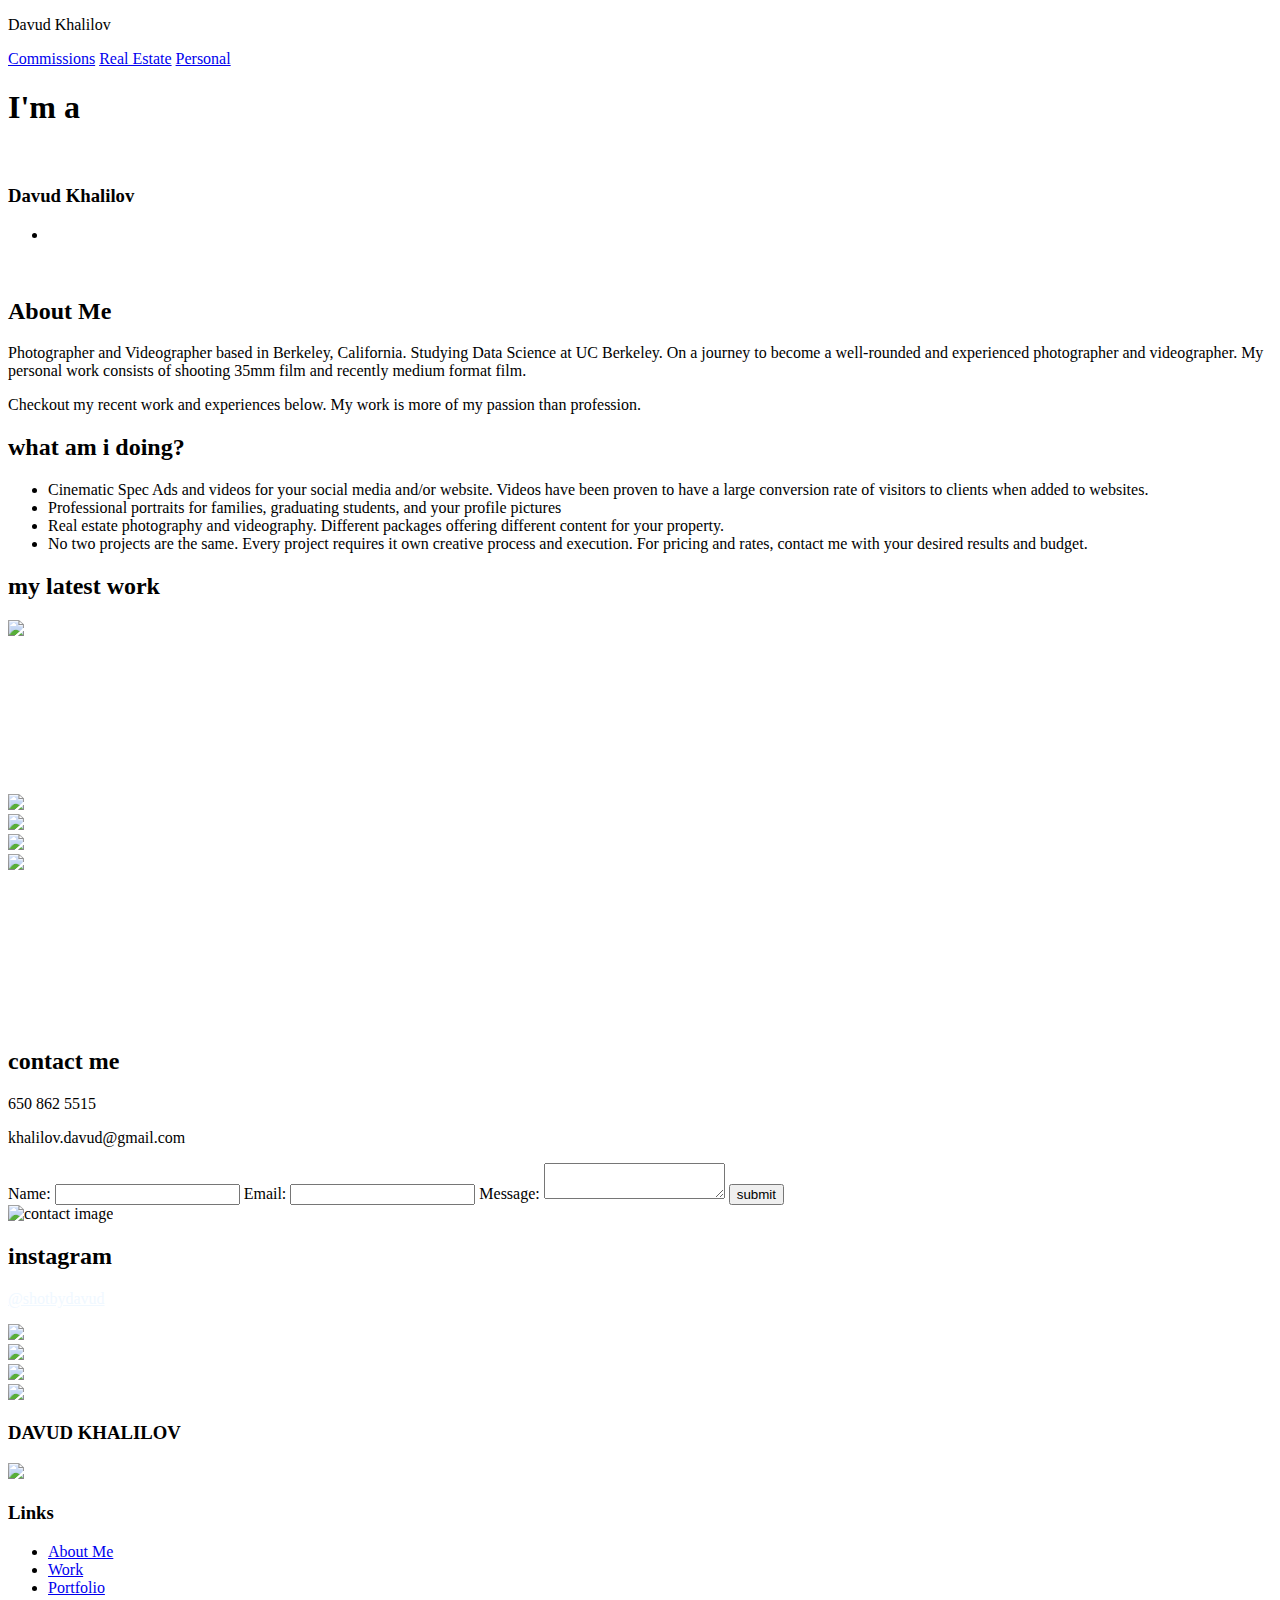
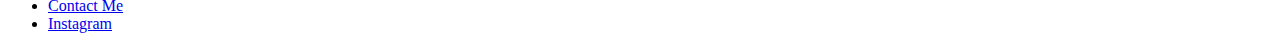
==== commit 1e3e6e4e: "move index into directory" ====
--- a/index.html
+++ b/index.html
@@ -7,14 +7,15 @@
     <title>Davud Khalilov</title>
     <!-- font awesome -->
     <link rel="stylesheet" href="https://cdnjs.cloudflare.com/ajax/libs/font-awesome/6.0.0-beta2/css/all.min.css" integrity="sha512-YWzhKL2whUzgiheMoBFwW8CKV4qpHQAEuvilg9FAn5VJUDwKZZxkJNuGM4XkWuk94WCrrwslk8yWNGmY1EduTA==" crossorigin="anonymous" referrerpolicy="no-referrer" />
-    <link rel = "stylesheet" href = "style.css">
-    <link rel = "stylesheet" href = "menu.css">
+    <link rel = "stylesheet" href = "../styles/style.css">
+    <link rel = "stylesheet" href = "../styles/menu.css">
 </head>
 <body>
     <div class="header-box">
         <p class="header-text-left">Davud Khalilov</p>
         <div>
           <a href = "commissions.html" class="header-text-right">Commissions</a>
+          <a href = "realestate.html" class="header-text-right">Real Estate</a>
           <a href = "personal.html" class="header-text-right">Personal</a>
         </div>
     </div>
@@ -42,7 +43,7 @@
             <div class = "container">
                 <div class = "about-content grid">
                     <div class = "about-left">
-                        <img src = "images/about1.jpg" alt = "">
+                        <img src = "../images/about1.jpg" alt = "">
                     </div>
                     <div class = "about-right">
                         <div class = "title">
@@ -92,14 +93,14 @@
                     </div>
 
                     <div class = "portfolio-grid grid">
-                        <div><img src = "images/waves.jpg"></div>
+                        <div><img src = "../images/waves.jpg"></div>
                         <div class = "video1">
                              <iframe src="https://www.youtube.com/embed/hMw9BMOcsX4?vq=hd1080&autoplay=1&modestbranding=1&controls=1&mute=1&loop=1&rel=0&showinfo=0&playlist=hMw9BMOcsX4" width = "100%" height="100%" frameborder="0" allowfullscreen></iframe>
                         </div>
-                        <div><img src = "images/redcar.jpg"></div>
-                        <div><img src = "images/portrait1.jpg"></div>
-                        <div><img src = "images/surf.jpg"></div>
-                        <div><img src = "images/kieran.jpg"></div>
+                        <div><img src = "../images/redcar.jpg"></div>
+                        <div><img src = "../images/portrait1.jpg"></div>
+                        <div><img src = "../images/surf.jpg"></div>
+                        <div><img src = "../images/kieran.jpg"></div>
                         <div class = "video2">
                              <iframe aria-hidden="true" width = "100%" height="100%" 
                                 src="https://www.youtube.com/embed/muY3jkd4PpA?vq=hd1080&version=3&autoplay=1&mute=1&loop=1&rel=0&fs=0&showinfo=0&modestbranding=0"
@@ -153,7 +154,7 @@
                     </script> -->
 
                     <div class = "contact-right">
-                        <img src = "images/about.jpg" alt = "contact image">
+                        <img src = "../images/about.jpg" alt = "contact image">
                     </div>
                 </div>
             </div>
@@ -172,10 +173,10 @@
                         </a>
                     </div>
                     <div class = "insta-grid grid">
-                        <div><img src = "images/mission.jpg"></div>
-                        <div><img src = "images/van.jpg"></div>
-                        <div><img src = "images/tanner.jpg"></div>
-                        <div><img src = "images/fer.jpg"></div>
+                        <div><img src = "../images/mission.jpg"></div>
+                        <div><img src = "../images/van.jpg"></div>
+                        <div><img src = "../images/tanner.jpg"></div>
+                        <div><img src = "../images/fer.jpg"></div>
                     </div>
                 </div>
             </div>
@@ -188,7 +189,7 @@
             <div class = "footer-content">
                 <div>
                     <h3>DAVUD KHALILOV</h3>
-                    <div><img src = "images/about1.jpg"></div>
+                    <div><img src = "../images/about1.jpg"></div>
                 </div>
 
                 <div>
@@ -208,6 +209,6 @@
 
 
     <!-- typewriting js -->
-    <script src = "typewriting-master/typewriting.js"></script>
+    <script src = "../typewriting-master/typewriting.js"></script>
 </body>
 </html>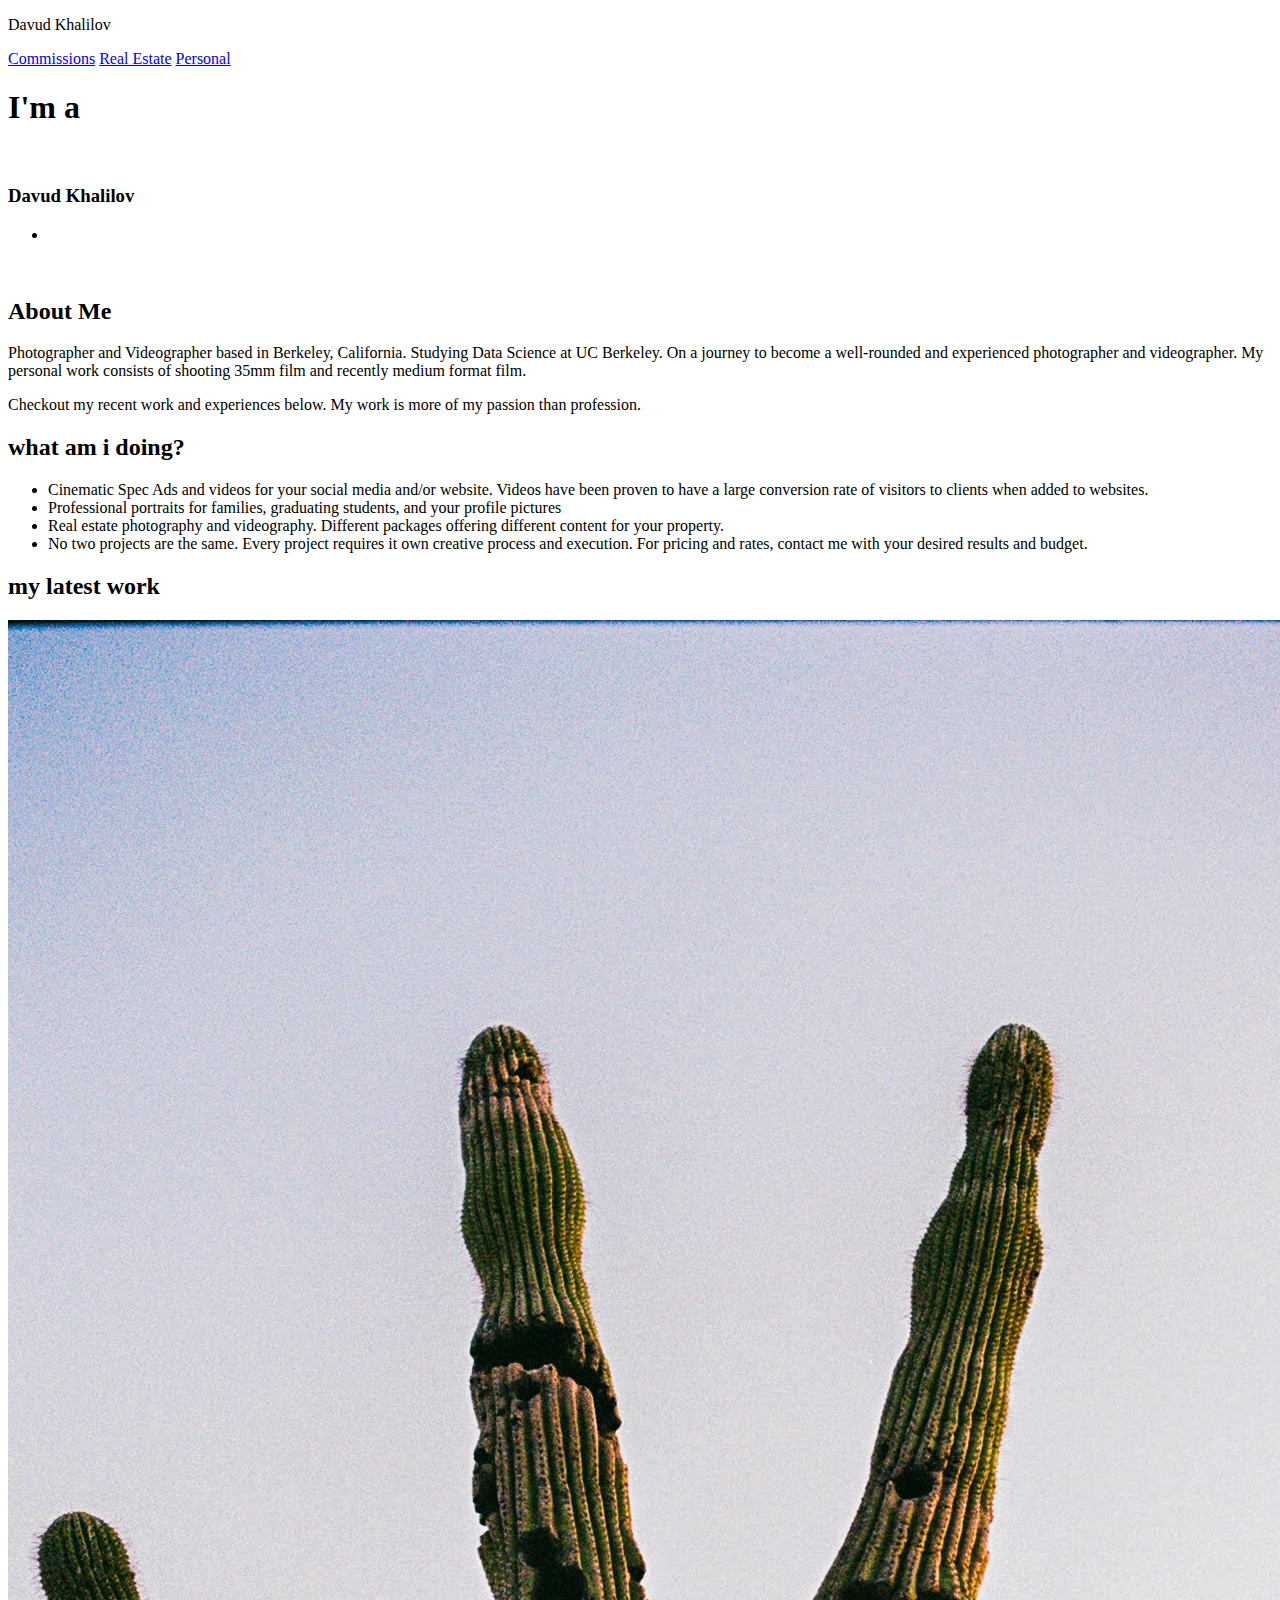
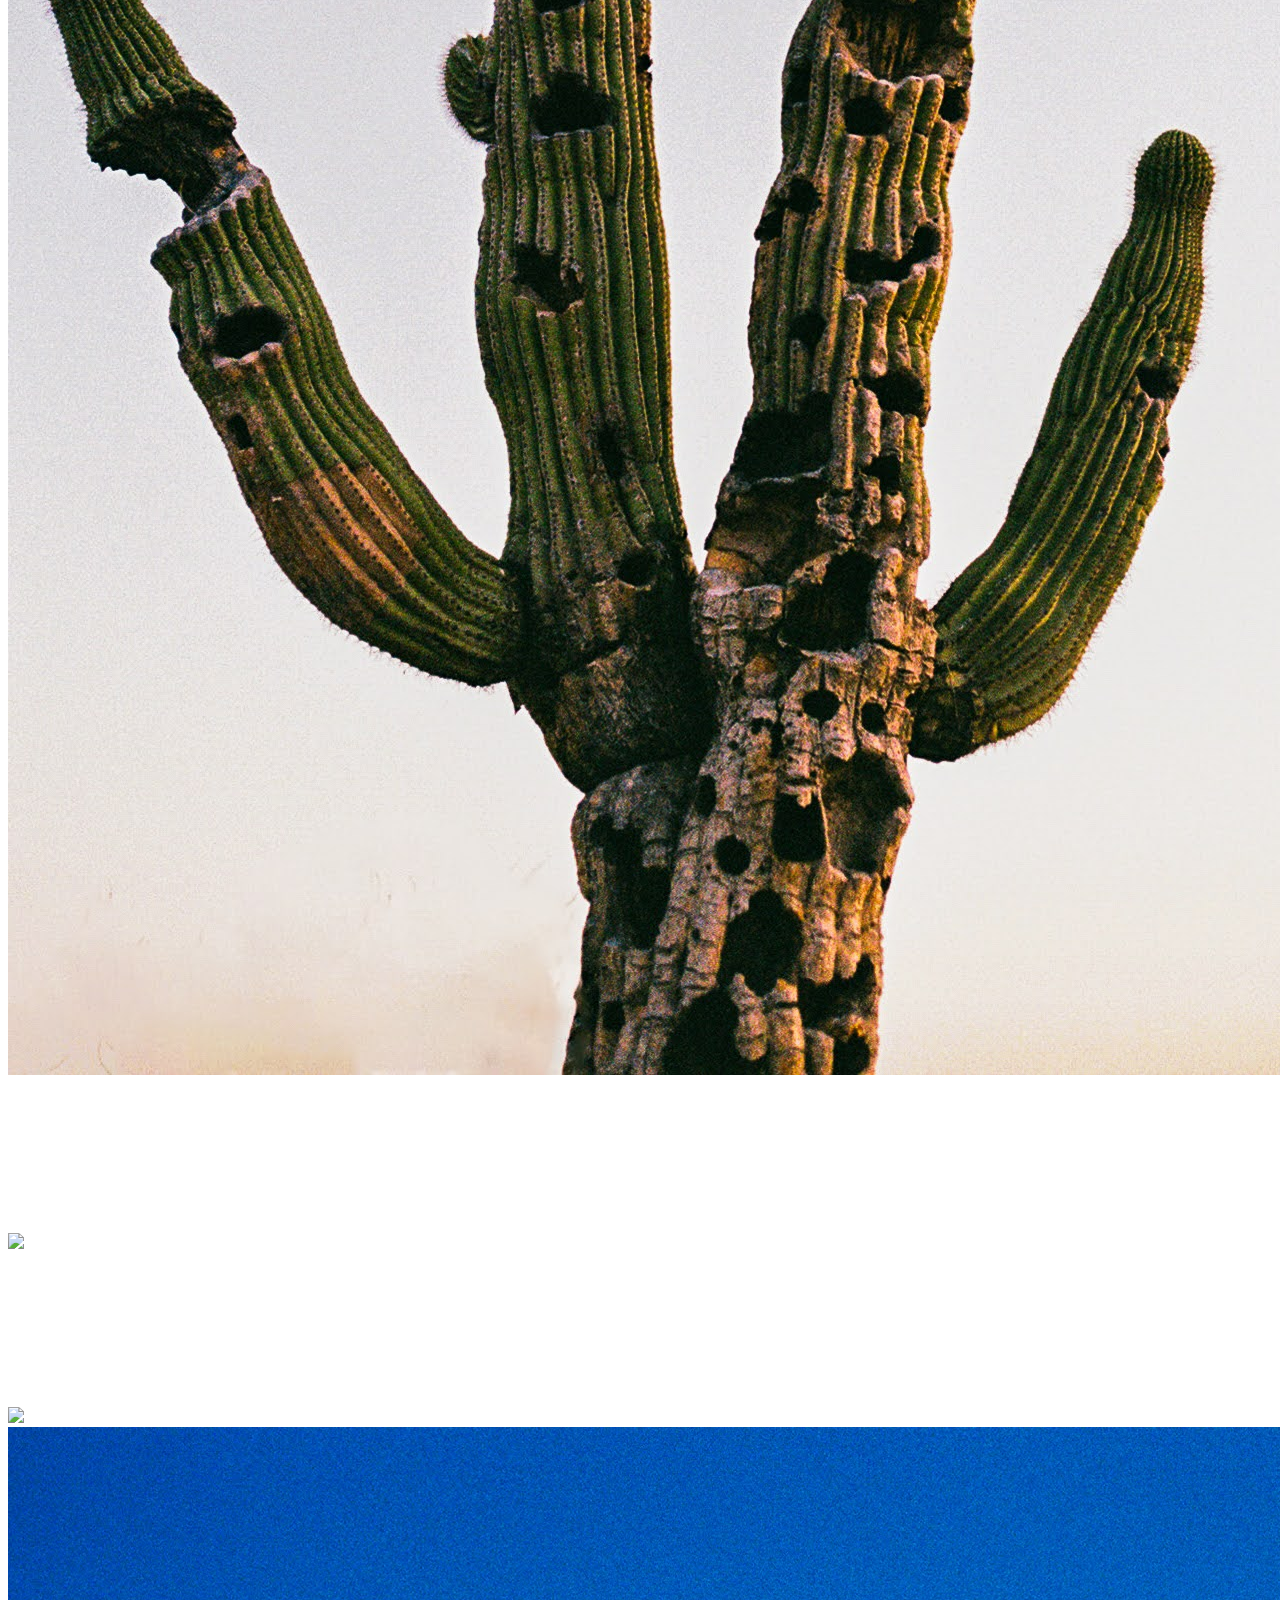
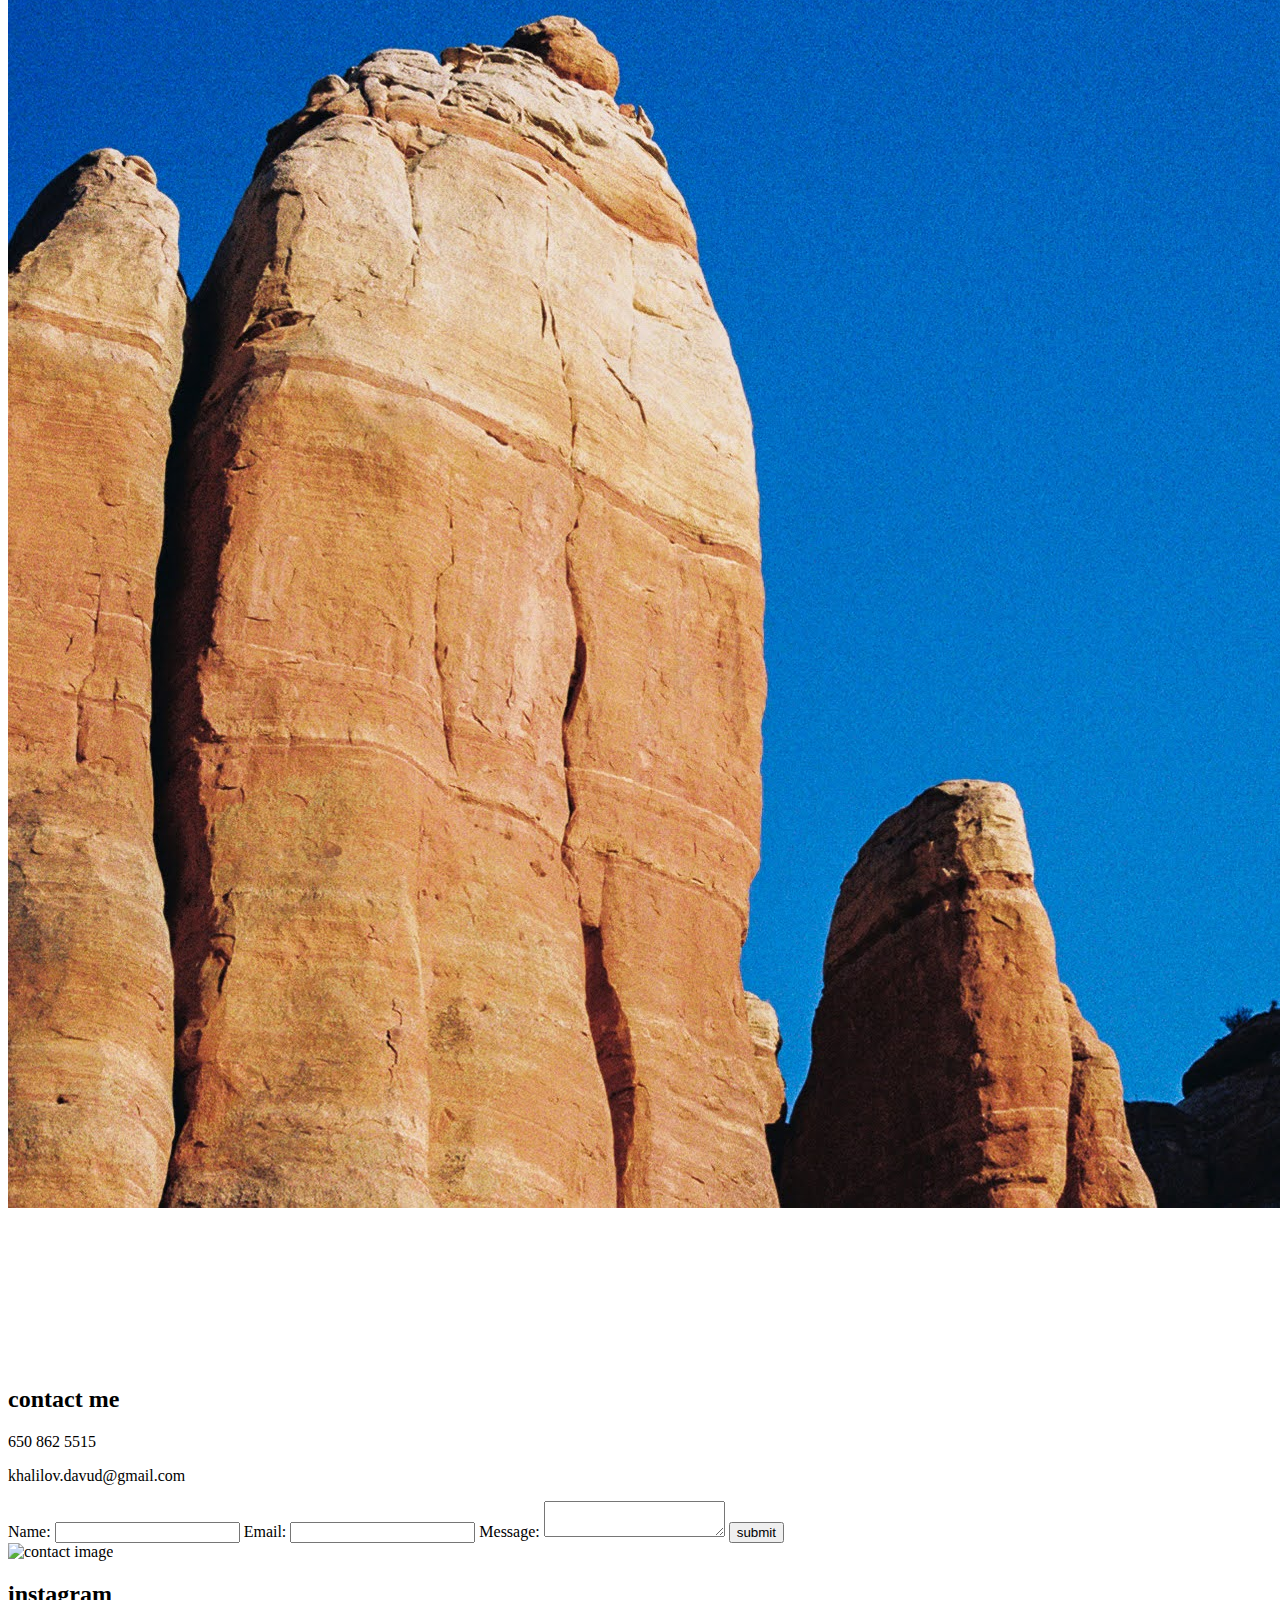
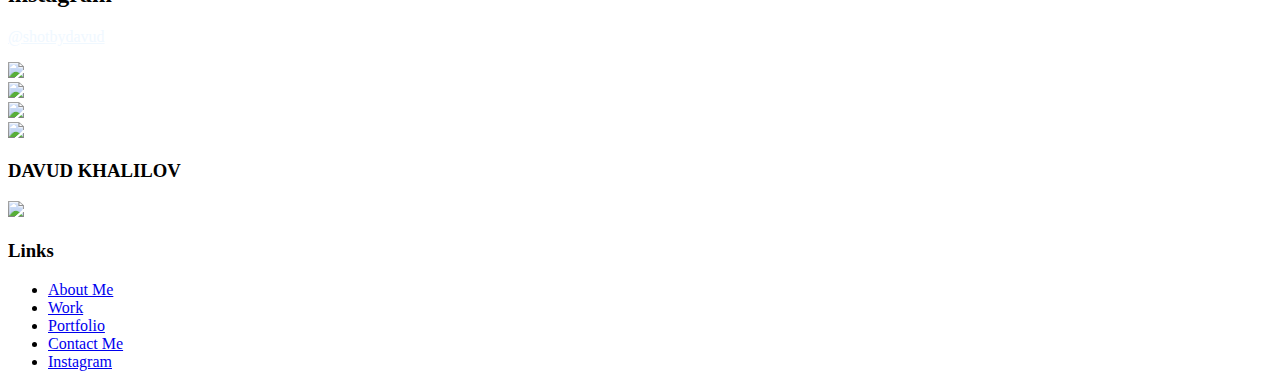
==== commit 98f87e3e: "update main page" ====
--- a/index.html
+++ b/index.html
@@ -7,16 +7,16 @@
     <title>Davud Khalilov</title>
     <!-- font awesome -->
     <link rel="stylesheet" href="https://cdnjs.cloudflare.com/ajax/libs/font-awesome/6.0.0-beta2/css/all.min.css" integrity="sha512-YWzhKL2whUzgiheMoBFwW8CKV4qpHQAEuvilg9FAn5VJUDwKZZxkJNuGM4XkWuk94WCrrwslk8yWNGmY1EduTA==" crossorigin="anonymous" referrerpolicy="no-referrer" />
-    <link rel = "stylesheet" href = "../styles/style.css">
-    <link rel = "stylesheet" href = "../styles/menu.css">
+    <link rel = "stylesheet" href = "styles/style.css">
+    <link rel = "stylesheet" href = "styles/menu.css">
 </head>
 <body>
     <div class="header-box">
         <p class="header-text-left">Davud Khalilov</p>
         <div>
-          <a href = "commissions.html" class="header-text-right">Commissions</a>
-          <a href = "realestate.html" class="header-text-right">Real Estate</a>
-          <a href = "personal.html" class="header-text-right">Personal</a>
+          <a href = "public/commissions.html" class="header-text-right">Commissions</a>
+          <a href = "public/realestate.html" class="header-text-right">Real Estate</a>
+          <a href = "public/personal.html" class="header-text-right">Personal</a>
         </div>
     </div>
     <!-- header -->
@@ -43,7 +43,7 @@
             <div class = "container">
                 <div class = "about-content grid">
                     <div class = "about-left">
-                        <img src = "../images/about1.jpg" alt = "">
+                        <img src = "images/about1.jpg" alt = "">
                     </div>
                     <div class = "about-right">
                         <div class = "title">
@@ -93,17 +93,19 @@
                     </div>
 
                     <div class = "portfolio-grid grid">
-                        <div><img src = "../images/waves.jpg"></div>
+                        <div><img src = "images/7-23-24/cactus.jpg"></div>
                         <div class = "video1">
-                             <iframe src="https://www.youtube.com/embed/hMw9BMOcsX4?vq=hd1080&autoplay=1&modestbranding=1&controls=1&mute=1&loop=1&rel=0&showinfo=0&playlist=hMw9BMOcsX4" width = "100%" height="100%" frameborder="0" allowfullscreen></iframe>
-                        </div>
-                        <div><img src = "../images/redcar.jpg"></div>
-                        <div><img src = "../images/portrait1.jpg"></div>
-                        <div><img src = "../images/surf.jpg"></div>
-                        <div><img src = "../images/kieran.jpg"></div>
+                             <iframe src="https://fast.wistia.net/embed/iframe/1qm96vr3dz?autoplay=1&loop=true&muted=1" width = "100%" height="100%" frameborder="0" allowfullscreen autoplay></iframe>
+                        </div>
+                        <div><img src = "images/redcar.jpg"></div>
+                        <div class = "video1">
+                            <iframe src="https://fast.wistia.net/embed/iframe/rqp5ywy6w5?autoplay=1&loop=true&muted=1" width = "100%" height="100%" frameborder="0" allowfullscreen autoplay></iframe>
+                       </div>
+                        <div><img src = "images/surf.jpg"></div>
+                        <div><img src = "images/7-23-24/catherdral.jpg"></div>
                         <div class = "video2">
                              <iframe aria-hidden="true" width = "100%" height="100%" 
-                                src="https://www.youtube.com/embed/muY3jkd4PpA?vq=hd1080&version=3&autoplay=1&mute=1&loop=1&rel=0&fs=0&showinfo=0&modestbranding=0"
+                                src="https://fast.wistia.net/embed/iframe/qued4qk09d?autoplay=1&loop=true&muted=1"
                                 frameborder="0"
                                 allowfullscreen>
                             </iframe>
@@ -154,7 +156,7 @@
                     </script> -->
 
                     <div class = "contact-right">
-                        <img src = "../images/about.jpg" alt = "contact image">
+                        <img src = "images/about.jpg" alt = "contact image">
                     </div>
                 </div>
             </div>
@@ -173,10 +175,10 @@
                         </a>
                     </div>
                     <div class = "insta-grid grid">
-                        <div><img src = "../images/mission.jpg"></div>
-                        <div><img src = "../images/van.jpg"></div>
-                        <div><img src = "../images/tanner.jpg"></div>
-                        <div><img src = "../images/fer.jpg"></div>
+                        <div><img src = "images/mission.jpg"></div>
+                        <div><img src = "images/van.jpg"></div>
+                        <div><img src = "images/tanner.jpg"></div>
+                        <div><img src = "images/fer.jpg"></div>
                     </div>
                 </div>
             </div>
@@ -189,7 +191,7 @@
             <div class = "footer-content">
                 <div>
                     <h3>DAVUD KHALILOV</h3>
-                    <div><img src = "../images/about1.jpg"></div>
+                    <div><img src = "images/about1.jpg"></div>
                 </div>
 
                 <div>
@@ -209,6 +211,6 @@
 
 
     <!-- typewriting js -->
-    <script src = "../typewriting-master/typewriting.js"></script>
+    <script src = "typewriting-master/typewriting.js"></script>
 </body>
 </html>